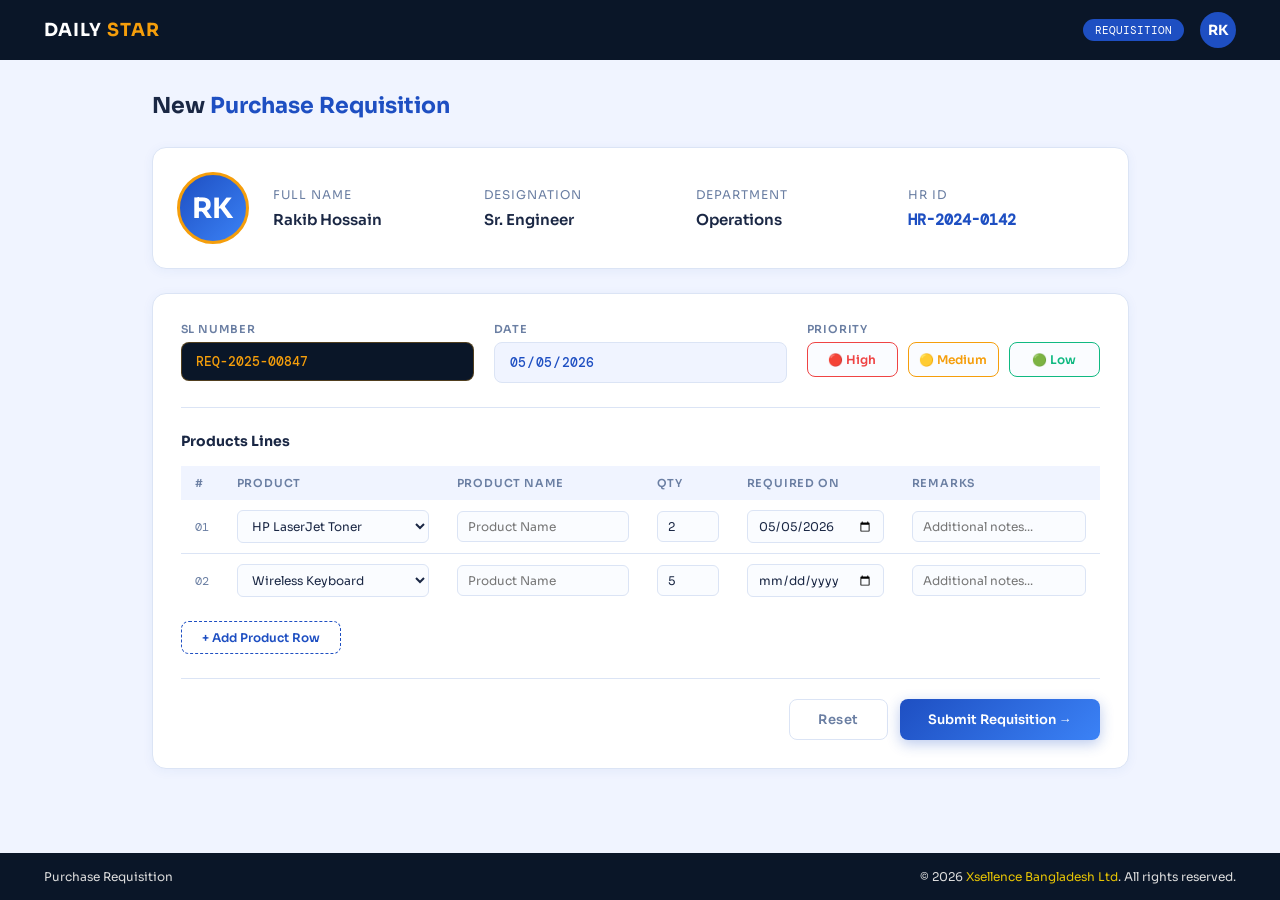
==== index.html @ f2796e89 "+" ====
<!DOCTYPE html>
<html lang="en">

    <head>
        <meta charset="UTF-8">
        <meta name="viewport" content="width=device-width, initial-scale=1.0">
        <title>Requisition Portal</title>
        <link
            href="https://fonts.googleapis.com/css2?family=Sora:wght@300;400;600;700&family=DM+Mono:wght@400;500&display=swap"
            rel="stylesheet">
        <style>
            :root {
                --navy: #0a1628;
                --blue: #1e4fc2;
                --sky: #3b82f6;
                --accent: #f59e0b;
                --light: #f0f4ff;
                --card: #ffffff;
                --border: #dbe4f5;
                --text: #1a2744;
                --muted: #6b7fa3;
                --success: #10b981;
                --high: #ef4444;
                --med: #f59e0b;
                --low: #10b981;
            }

            * {
                margin: 0;
                padding: 0;
                box-sizing: border-box;
            }

            .container {
                max-width: 1240px;
                margin: 0 auto;
                width: 100%;
                padding: 0 24px;
            }

            body {
                font-family: 'Sora', sans-serif;
                background: var(--light);
                color: var(--text);
                min-height: 100vh;
                display: flex;
                flex-direction: column;
            }

            /* TOP NAV */
            header {
                background: var(--navy);
            }

            .header-wrap {
                display: flex;
                align-items: center;
                justify-content: space-between;
                height: 60px;
                width: 100%;
            }

            header .nav-logo {
                color: #fff;
                font-size: 18px;
                font-weight: 700;
                letter-spacing: 1px;
            }

            header .nav-logo span {
                color: var(--accent);
            }

            header .nav-right {
                display: flex;
                align-items: center;
                gap: 16px;
            }

            header .nav-badge {
                background: var(--blue);
                color: #fff;
                font-size: 11px;
                padding: 4px 12px;
                border-radius: 20px;
                font-family: 'DM Mono', monospace;
            }

            /* LAYOUT */
            .page {
                max-width: 1240px;
                margin: 0 auto;
            }


            /* MAIN */
            .main {
                padding: 32px 0;
                overflow-y: auto;
            }

            .page-header {
                display: flex;
                align-items: center;
                justify-content: space-between;
                margin-bottom: 28px;
            }

            .page-title {
                font-size: 22px;
                font-weight: 700;
            }

            .page-title span {
                color: var(--blue);
            }

            .breadcrumb {
                color: var(--muted);
                font-size: 12px;
                margin-top: 4px;
            }

            /* USER INFO CARD */
            .user-card {
                background: var(--card);
                border-radius: 14px;
                padding: 24px;
                margin-bottom: 24px;
                border: 1px solid var(--border);
                display: flex;
                align-items: center;
                gap: 24px;
                box-shadow: 0 2px 12px rgba(30, 79, 194, .06);
            }

            .user-avatar {
                width: 72px;
                height: 72px;
                border-radius: 50%;
                background: linear-gradient(135deg, var(--blue), var(--sky));
                display: flex;
                align-items: center;
                justify-content: center;
                color: #fff;
                font-size: 28px;
                font-weight: 700;
                border: 3px solid var(--accent);
                flex-shrink: 0;
            }

            .user-details {
                flex: 1;
                display: grid;
                grid-template-columns: repeat(4, 1fr);
                gap: 16px;
            }

            .user-field label {
                font-size: 12px;
                color: var(--muted);
                text-transform: uppercase;
                letter-spacing: 1px;
                display: block;
                margin-bottom: 4px;
            }

            .user-field .value {
                font-size: 15px;
                font-weight: 600;
                color: var(--text);
                margin-top: 8px;
            }

            .user-field .value.id {
                font-family: 'DM Mono', monospace;
                color: var(--blue);
            }

            /* FORM CARD */
            .form-card {
                background: var(--card);
                border-radius: 14px;
                padding: 28px;
                border: 1px solid var(--border);
                box-shadow: 0 2px 12px rgba(30, 79, 194, .06);
            }

            .form-top {
                display: grid;
                grid-template-columns: 1fr 1fr 1fr;
                gap: 20px;
                margin-bottom: 24px;
                padding-bottom: 24px;
                border-bottom: 1px solid var(--border);
            }

            .field-group {
                display: flex;
                flex-direction: column;
                gap: 6px;
            }

            .field-group label {
                font-size: 11px;
                font-weight: 600;
                color: var(--muted);
                text-transform: uppercase;
                letter-spacing: .8px;
            }

            .field-group input,
            .field-group select,
            .field-group textarea {
                border: 1.5px solid var(--border);
                border-radius: 8px;
                padding: 10px 14px;
                font-family: 'Sora', sans-serif;
                font-size: 13px;
                color: var(--text);
                background: #fafcff;
                outline: none;
                transition: .2s;
            }

            .field-group input:focus,
            .field-group select:focus,
            .field-group textarea:focus {
                border-color: var(--sky);
                background: #fff;
                box-shadow: 0 0 0 3px rgba(59, 130, 246, .1);
            }

            .field-group input[readonly] {
                background: var(--light);
                color: var(--blue);
                font-family: 'DM Mono', monospace;
                font-weight: 500;
            }

            /* PRIORITY */
            .priority-group {
                display: flex;
                gap: 10px;
            }

            .priority-btn {
                flex: 1;
                padding: 9px;
                border: 1.5px solid var(--border);
                border-radius: 8px;
                cursor: pointer;
                font-family: 'Sora', sans-serif;
                font-size: 12px;
                font-weight: 600;
                text-align: center;
                transition: .2s;
                background: #fafcff;
            }

            .priority-btn.high {
                border-color: var(--high);
                color: var(--high);
            }

            .priority-btn.high.active,
            .priority-btn.high:hover {
                background: var(--high);
                color: #fff;
            }

            .priority-btn.medium {
                border-color: var(--med);
                color: var(--med);
            }

            .priority-btn.medium.active,
            .priority-btn.medium:hover {
                background: var(--med);
                color: #fff;
            }

            .priority-btn.low {
                border-color: var(--low);
                color: var(--low);
            }

            .priority-btn.low.active,
            .priority-btn.low:hover {
                background: var(--low);
                color: #fff;
            }

            /* PRODUCT TABLE */
            .section-title {
                font-size: 14px;
                font-weight: 700;
                margin-bottom: 16px;
                color: var(--text);
                display: flex;
                align-items: center;
                gap: 8px;
            }



            .product-table {
                width: 100%;
                border-collapse: collapse;
            }

            .product-table th {
                background: var(--light);
                font-size: 11px;
                text-transform: uppercase;
                letter-spacing: .8px;
                color: var(--muted);
                padding: 10px 14px;
                text-align: left;
                font-weight: 600;
            }

            .product-table td {
                padding: 10px 14px;
                border-bottom: 1px solid var(--border);
            }

            .product-table tr:last-child td {
                border-bottom: none;
            }

            .product-table select,
            .product-table input {
                border: 1.5px solid var(--border);
                border-radius: 6px;
                padding: 7px 10px;
                font-family: 'Sora', sans-serif;
                font-size: 12px;
                color: var(--text);
                width: 100%;
                outline: none;
                transition: .2s;
                background: #fafcff;
            }

            .product-table select:focus,
            .product-table input:focus {
                border-color: var(--sky);
                background: #fff;
            }

            .add-row-btn {
                margin-top: 14px;
                background: none;
                border: 1.5px dashed var(--blue);
                color: var(--blue);
                padding: 8px 20px;
                border-radius: 8px;
                font-family: 'Sora', sans-serif;
                font-size: 12px;
                font-weight: 600;
                cursor: pointer;
                transition: .2s;
            }

            .add-row-btn:hover {
                background: var(--blue);
                color: #fff;
            }

            /* FOOTER ACTIONS */
            .form-actions {
                display: flex;
                gap: 12px;
                justify-content: flex-end;
                margin-top: 24px;
                padding-top: 20px;
                border-top: 1px solid var(--border);
            }

            .btn {
                padding: 11px 28px;
                border-radius: 8px;
                font-family: 'Sora', sans-serif;
                font-size: 13px;
                font-weight: 600;
                cursor: pointer;
                transition: .2s;
                border: none;
            }

            .btn-outline {
                background: none;
                border: 1.5px solid var(--border);
                color: var(--muted);
            }

            .btn-outline:hover {
                border-color: var(--blue);
                color: var(--blue);
            }

            .btn-primary {
                background: linear-gradient(135deg, var(--blue), var(--sky));
                color: #fff;
                box-shadow: 0 4px 14px rgba(30, 79, 194, .3);
            }

            .btn-primary:hover {
                transform: translateY(-1px);
                box-shadow: 0 6px 20px rgba(30, 79, 194, .4);
            }

            .sl-badge {
                background: var(--navy);
                color: var(--accent);
                font-family: 'DM Mono', monospace;
                font-size: 13px;
                font-weight: 500;
                padding: 10px 14px;
                border-radius: 8px;
                border: 1.5px solid rgba(245, 158, 11, .3);
            }

            /* Basic footer styling */
            footer {
                background-color: var(--navy);
                color: #ffffff;
                padding: 16px 0;
                text-align: center;
                width: 100%;
                margin-top: auto;
            }


            a {
                text-decoration: none;
                font-family: inherit;
            }

            .footer-wrap p {
                margin: 0;
                font-size: 12px;
                color: #ddd;
            }

            .footer-wrap p a {
                color: gold;
                opacity: .9;
                font-size: 12px;
            }

            /* Optional hover effect */
            .footer-wrap p:hover {
                color: #ffffff;
                transition: color 0.3s ease;
            }

            .reset-btn {
                letter-spacing: .5px;
            }

            .reset-btn:hover {
                color: red;
                border-color: red;
            }
        </style>
    </head>

    <body>

        <!--==================  Portal Header Here  ====================-->
        <header class="nav">
            <div class="container">
                <div class="header-wrap">
                    <div class="nav-logo">DAILY<span> STAR</span></div>
                    <div class="nav-right">
                        <span class="nav-badge">REQUISITION </span>
                        <div
                            style="width:36px;height:36px;border-radius:50%;background:var(--blue);display:flex;align-items:center;justify-content:center;color:#fff;font-weight:700;font-size:14px;">
                            RK</div>
                    </div>
                </div>
            </div>
        </header>

        <div class="page">

            <!-- MAIN CONTENT -->
            <main class="main">
                <div class="container">
                    <div class="page-header">
                        <div>
                            <div class="page-title">New <span>Purchase Requisition</span></div>
                        </div>
                    </div>

                    <!--==================||  User Information Here  ||====================-->
                    <div class="user-card">
                        <div class="user-avatar">RK</div>
                        <div class="user-details">
                            <div class="user-field"><label>Full Name</label>
                                <div class="value">Rakib Hossain</div>
                            </div>
                            <div class="user-field"><label>Designation</label>
                                <div class="value">Sr. Engineer</div>
                            </div>
                            <div class="user-field"><label>Department</label>
                                <div class="value">Operations</div>
                            </div>
                            <div class="user-field"><label>HR ID</label>
                                <div class="value id">HR-2024-0142</div>
                            </div>
                        </div>
                    </div>

                    <!--==================||  Main Form Here  ||====================-->
                    <form action="#" class="form-card">
                        <div class="form-top">
                            <div class="field-group">
                                <label>SL Number</label>
                                <div class="sl-badge">REQ-2025-00847</div>
                            </div>
                            <div class="field-group">
                                <label>Date</label>
                                <input type="date" value="2026-05-05" readonly>
                            </div>
                            <div class="field-group">
                                <label>Priority</label>
                                <div class="priority-group">
                                    <div class="priority-btn high ">🔴 High</div>
                                    <div class="priority-btn medium">🟡 Medium</div>
                                    <div class="priority-btn low">🟢 Low</div>
                                </div>
                            </div>
                        </div>

                        <!-- PRODUCT SECTION -->
                        <div class="section-title">Products Lines</div>
                        <table class="product-table">
                            <thead>
                                <tr>
                                    <th style="width:40px">#</th>
                                    <th style="width:220px">Product </th>
                                    <th style="width:200px">Product Name</th>
                                    <th style="width:90px">Qty</th>
                                    <th style="width:130px">Required On</th>
                                    <th>Remarks</th>
                                </tr>
                            </thead>
                            <tbody>
                                <tr>
                                    <td style="color:var(--muted);font-family:'DM Mono',monospace;font-size:12px;">01
                                    </td>
                                    <td>
                                        <select>
                                            <option>Select product...</option>
                                            <option selected>HP LaserJet Toner</option>
                                            <option>Wireless Keyboard</option>
                                            <option>USB-C Hub</option>
                                            <option>Monitor Stand</option>
                                        </select>
                                    </td>
                                    <td><input type="text" placeholder="Product Name"></td>
                                    <td><input type="number" value="2" min="1"></td>
                                    <td><input type="date" value="2026-05-05"></td>
                                    <td><input type="text" placeholder="Additional notes..."></td>
                                </tr>
                                <tr>
                                    <td style="color:var(--muted);font-family:'DM Mono',monospace;font-size:12px;">02
                                    </td>
                                    <td>
                                        <select>
                                            <option>Select product...</option>
                                            <option>HP LaserJet Toner</option>
                                            <option selected>Wireless Keyboard</option>
                                            <option>USB-C Hub</option>
                                        </select>
                                    </td>
                                    <td><input type="text" placeholder="Product Name"></td>
                                    <td><input type="number" value="5" min="1"></td>
                                    <td><input type="date" value="2026-05-5"></td>
                                    <td><input type="text" placeholder="Additional notes..."></td>
                                </tr>
                            </tbody>
                        </table>
                        <button class="add-row-btn">+ Add Product Row</button>


                        <!--===========  Button Here  ============-->
                        <div class="form-actions">
                            <button class="btn btn-outline reset-btn">Reset</button>
                            <button type="submit" class="btn btn-primary">Submit Requisition →</button>
                        </div>
                    </form>
                </div>
            </main>
        </div>


        <!--=================|| Footer Here ||==================-->
        <footer>
            <div class="container">
                <div class="footer-wrap" style="display: flex;justify-content: space-between;">
                    <p>Purchase Requisition</p>
                    <p>&copy; 2026 <a href="https://www.xsellencebdltd.com/">Xsellence Bangladesh Ltd</a>. All rights
                        reserved.
                    </p>
                </div>
            </div>
        </footer>

        <script>
            document.querySelectorAll('.priority-btn').forEach(btn => {
                btn.addEventListener('click', function () {
                    this.closest('.priority-group').querySelectorAll('.priority-btn').forEach(b => b.classList.remove('active'));
                    this.classList.add('active');
                });
            });
            document.querySelector('.add-row-btn').addEventListener('click', function () {
                const tbody = document.querySelector('.product-table tbody');
                const rows = tbody.querySelectorAll('tr');
                const n = rows.length + 1;
                const row = rows[0].cloneNode(true);
                row.querySelector('td').textContent = String(n).padStart(2, '0');
                row.querySelectorAll('select')[0].selectedIndex = 0;
                row.querySelectorAll('input').forEach(i => { if (i.type === 'number') i.value = 1; else if (i.type !== 'date') i.value = ''; });
                tbody.appendChild(row);
            });
        </script>
    </body>

</html>
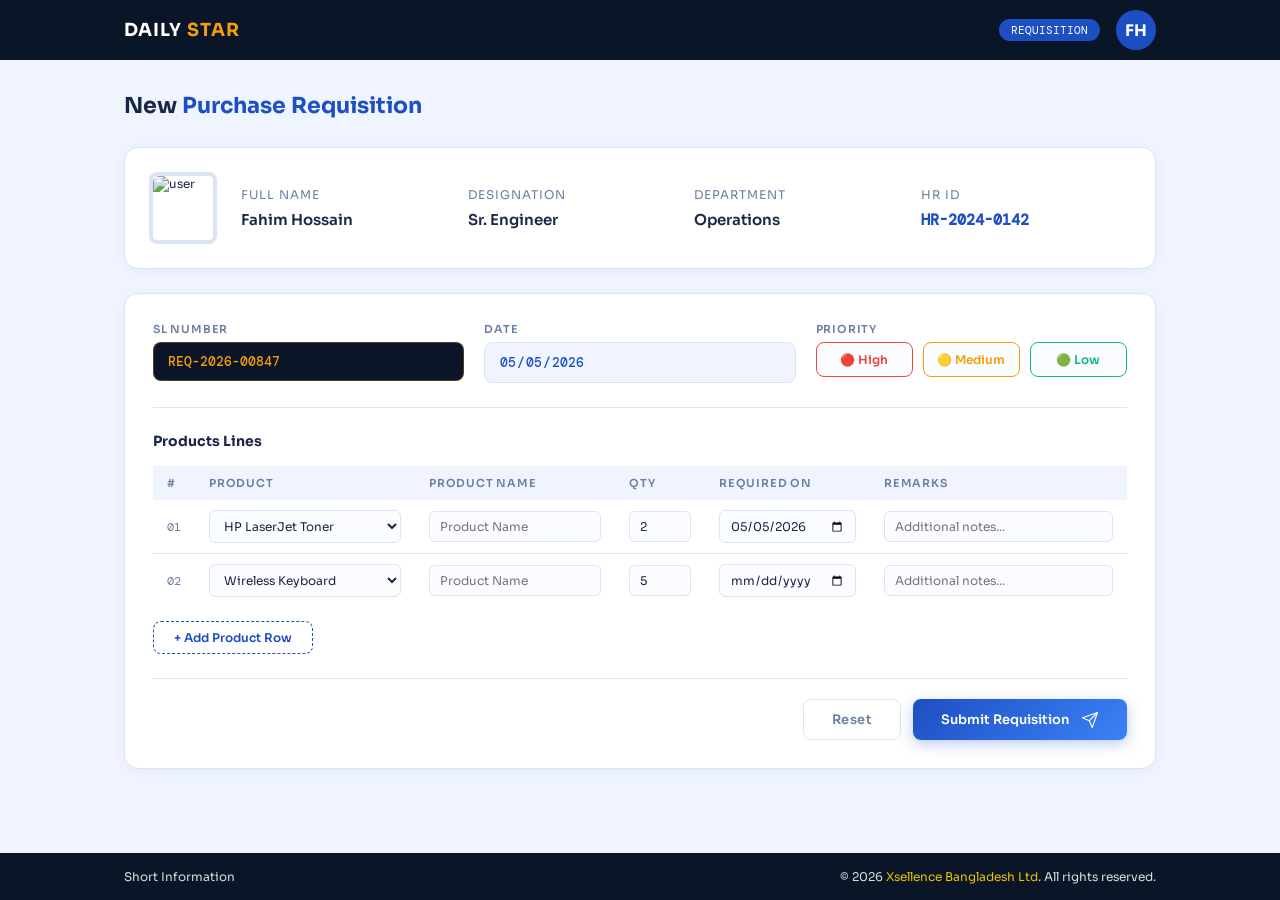
==== commit 2b1f725b: "toast added" ====
--- a/index.html
+++ b/index.html
@@ -8,463 +8,7 @@
         <link
             href="https://fonts.googleapis.com/css2?family=Sora:wght@300;400;600;700&family=DM+Mono:wght@400;500&display=swap"
             rel="stylesheet">
-        <style>
-            :root {
-                --navy: #0a1628;
-                --blue: #1e4fc2;
-                --sky: #3b82f6;
-                --accent: #f59e0b;
-                --light: #f0f4ff;
-                --card: #ffffff;
-                --border: #dbe4f5;
-                --text: #1a2744;
-                --muted: #6b7fa3;
-                --success: #10b981;
-                --high: #ef4444;
-                --med: #f59e0b;
-                --low: #10b981;
-            }
-
-            * {
-                margin: 0;
-                padding: 0;
-                box-sizing: border-box;
-            }
-
-            .container {
-                max-width: 1240px;
-                margin: 0 auto;
-                width: 100%;
-                padding: 0 24px;
-            }
-
-            body {
-                font-family: 'Sora', sans-serif;
-                background: var(--light);
-                color: var(--text);
-                min-height: 100vh;
-                display: flex;
-                flex-direction: column;
-            }
-
-            /* TOP NAV */
-            header {
-                background: var(--navy);
-            }
-
-            .header-wrap {
-                display: flex;
-                align-items: center;
-                justify-content: space-between;
-                height: 60px;
-                width: 100%;
-            }
-
-            header .nav-logo {
-                color: #fff;
-                font-size: 18px;
-                font-weight: 700;
-                letter-spacing: 1px;
-            }
-
-            header .nav-logo span {
-                color: var(--accent);
-            }
-
-            header .nav-right {
-                display: flex;
-                align-items: center;
-                gap: 16px;
-            }
-
-            header .nav-badge {
-                background: var(--blue);
-                color: #fff;
-                font-size: 11px;
-                padding: 4px 12px;
-                border-radius: 20px;
-                font-family: 'DM Mono', monospace;
-            }
-
-            /* LAYOUT */
-            .page {
-                max-width: 1240px;
-                margin: 0 auto;
-            }
-
-
-            /* MAIN */
-            .main {
-                padding: 32px 0;
-                overflow-y: auto;
-            }
-
-            .page-header {
-                display: flex;
-                align-items: center;
-                justify-content: space-between;
-                margin-bottom: 28px;
-            }
-
-            .page-title {
-                font-size: 22px;
-                font-weight: 700;
-            }
-
-            .page-title span {
-                color: var(--blue);
-            }
-
-            .breadcrumb {
-                color: var(--muted);
-                font-size: 12px;
-                margin-top: 4px;
-            }
-
-            /* USER INFO CARD */
-            .user-card {
-                background: var(--card);
-                border-radius: 14px;
-                padding: 24px;
-                margin-bottom: 24px;
-                border: 1px solid var(--border);
-                display: flex;
-                align-items: center;
-                gap: 24px;
-                box-shadow: 0 2px 12px rgba(30, 79, 194, .06);
-            }
-
-            .user-avatar {
-                width: 72px;
-                height: 72px;
-                border-radius: 50%;
-                background: linear-gradient(135deg, var(--blue), var(--sky));
-                display: flex;
-                align-items: center;
-                justify-content: center;
-                color: #fff;
-                font-size: 28px;
-                font-weight: 700;
-                border: 3px solid var(--accent);
-                flex-shrink: 0;
-            }
-
-            .user-details {
-                flex: 1;
-                display: grid;
-                grid-template-columns: repeat(4, 1fr);
-                gap: 16px;
-            }
-
-            .user-field label {
-                font-size: 12px;
-                color: var(--muted);
-                text-transform: uppercase;
-                letter-spacing: 1px;
-                display: block;
-                margin-bottom: 4px;
-            }
-
-            .user-field .value {
-                font-size: 15px;
-                font-weight: 600;
-                color: var(--text);
-                margin-top: 8px;
-            }
-
-            .user-field .value.id {
-                font-family: 'DM Mono', monospace;
-                color: var(--blue);
-            }
-
-            /* FORM CARD */
-            .form-card {
-                background: var(--card);
-                border-radius: 14px;
-                padding: 28px;
-                border: 1px solid var(--border);
-                box-shadow: 0 2px 12px rgba(30, 79, 194, .06);
-            }
-
-            .form-top {
-                display: grid;
-                grid-template-columns: 1fr 1fr 1fr;
-                gap: 20px;
-                margin-bottom: 24px;
-                padding-bottom: 24px;
-                border-bottom: 1px solid var(--border);
-            }
-
-            .field-group {
-                display: flex;
-                flex-direction: column;
-                gap: 6px;
-            }
-
-            .field-group label {
-                font-size: 11px;
-                font-weight: 600;
-                color: var(--muted);
-                text-transform: uppercase;
-                letter-spacing: .8px;
-            }
-
-            .field-group input,
-            .field-group select,
-            .field-group textarea {
-                border: 1.5px solid var(--border);
-                border-radius: 8px;
-                padding: 10px 14px;
-                font-family: 'Sora', sans-serif;
-                font-size: 13px;
-                color: var(--text);
-                background: #fafcff;
-                outline: none;
-                transition: .2s;
-            }
-
-            .field-group input:focus,
-            .field-group select:focus,
-            .field-group textarea:focus {
-                border-color: var(--sky);
-                background: #fff;
-                box-shadow: 0 0 0 3px rgba(59, 130, 246, .1);
-            }
-
-            .field-group input[readonly] {
-                background: var(--light);
-                color: var(--blue);
-                font-family: 'DM Mono', monospace;
-                font-weight: 500;
-            }
-
-            /* PRIORITY */
-            .priority-group {
-                display: flex;
-                gap: 10px;
-            }
-
-            .priority-btn {
-                flex: 1;
-                padding: 9px;
-                border: 1.5px solid var(--border);
-                border-radius: 8px;
-                cursor: pointer;
-                font-family: 'Sora', sans-serif;
-                font-size: 12px;
-                font-weight: 600;
-                text-align: center;
-                transition: .2s;
-                background: #fafcff;
-            }
-
-            .priority-btn.high {
-                border-color: var(--high);
-                color: var(--high);
-            }
-
-            .priority-btn.high.active,
-            .priority-btn.high:hover {
-                background: var(--high);
-                color: #fff;
-            }
-
-            .priority-btn.medium {
-                border-color: var(--med);
-                color: var(--med);
-            }
-
-            .priority-btn.medium.active,
-            .priority-btn.medium:hover {
-                background: var(--med);
-                color: #fff;
-            }
-
-            .priority-btn.low {
-                border-color: var(--low);
-                color: var(--low);
-            }
-
-            .priority-btn.low.active,
-            .priority-btn.low:hover {
-                background: var(--low);
-                color: #fff;
-            }
-
-            /* PRODUCT TABLE */
-            .section-title {
-                font-size: 14px;
-                font-weight: 700;
-                margin-bottom: 16px;
-                color: var(--text);
-                display: flex;
-                align-items: center;
-                gap: 8px;
-            }
-
-
-
-            .product-table {
-                width: 100%;
-                border-collapse: collapse;
-            }
-
-            .product-table th {
-                background: var(--light);
-                font-size: 11px;
-                text-transform: uppercase;
-                letter-spacing: .8px;
-                color: var(--muted);
-                padding: 10px 14px;
-                text-align: left;
-                font-weight: 600;
-            }
-
-            .product-table td {
-                padding: 10px 14px;
-                border-bottom: 1px solid var(--border);
-            }
-
-            .product-table tr:last-child td {
-                border-bottom: none;
-            }
-
-            .product-table select,
-            .product-table input {
-                border: 1.5px solid var(--border);
-                border-radius: 6px;
-                padding: 7px 10px;
-                font-family: 'Sora', sans-serif;
-                font-size: 12px;
-                color: var(--text);
-                width: 100%;
-                outline: none;
-                transition: .2s;
-                background: #fafcff;
-            }
-
-            .product-table select:focus,
-            .product-table input:focus {
-                border-color: var(--sky);
-                background: #fff;
-            }
-
-            .add-row-btn {
-                margin-top: 14px;
-                background: none;
-                border: 1.5px dashed var(--blue);
-                color: var(--blue);
-                padding: 8px 20px;
-                border-radius: 8px;
-                font-family: 'Sora', sans-serif;
-                font-size: 12px;
-                font-weight: 600;
-                cursor: pointer;
-                transition: .2s;
-            }
-
-            .add-row-btn:hover {
-                background: var(--blue);
-                color: #fff;
-            }
-
-            /* FOOTER ACTIONS */
-            .form-actions {
-                display: flex;
-                gap: 12px;
-                justify-content: flex-end;
-                margin-top: 24px;
-                padding-top: 20px;
-                border-top: 1px solid var(--border);
-            }
-
-            .btn {
-                padding: 11px 28px;
-                border-radius: 8px;
-                font-family: 'Sora', sans-serif;
-                font-size: 13px;
-                font-weight: 600;
-                cursor: pointer;
-                transition: .2s;
-                border: none;
-            }
-
-            .btn-outline {
-                background: none;
-                border: 1.5px solid var(--border);
-                color: var(--muted);
-            }
-
-            .btn-outline:hover {
-                border-color: var(--blue);
-                color: var(--blue);
-            }
-
-            .btn-primary {
-                background: linear-gradient(135deg, var(--blue), var(--sky));
-                color: #fff;
-                box-shadow: 0 4px 14px rgba(30, 79, 194, .3);
-            }
-
-            .btn-primary:hover {
-                transform: translateY(-1px);
-                box-shadow: 0 6px 20px rgba(30, 79, 194, .4);
-            }
-
-            .sl-badge {
-                background: var(--navy);
-                color: var(--accent);
-                font-family: 'DM Mono', monospace;
-                font-size: 13px;
-                font-weight: 500;
-                padding: 10px 14px;
-                border-radius: 8px;
-                border: 1.5px solid rgba(245, 158, 11, .3);
-            }
-
-            /* Basic footer styling */
-            footer {
-                background-color: var(--navy);
-                color: #ffffff;
-                padding: 16px 0;
-                text-align: center;
-                width: 100%;
-                margin-top: auto;
-            }
-
-
-            a {
-                text-decoration: none;
-                font-family: inherit;
-            }
-
-            .footer-wrap p {
-                margin: 0;
-                font-size: 12px;
-                color: #ddd;
-            }
-
-            .footer-wrap p a {
-                color: gold;
-                opacity: .9;
-                font-size: 12px;
-            }
-
-            /* Optional hover effect */
-            .footer-wrap p:hover {
-                color: #ffffff;
-                transition: color 0.3s ease;
-            }
-
-            .reset-btn {
-                letter-spacing: .5px;
-            }
-
-            .reset-btn:hover {
-                color: red;
-                border-color: red;
-            }
-        </style>
+        <link rel="stylesheet" href="style.css">
     </head>
 
     <body>
@@ -476,9 +20,8 @@
                     <div class="nav-logo">DAILY<span> STAR</span></div>
                     <div class="nav-right">
                         <span class="nav-badge">REQUISITION </span>
-                        <div
-                            style="width:36px;height:36px;border-radius:50%;background:var(--blue);display:flex;align-items:center;justify-content:center;color:#fff;font-weight:700;font-size:14px;">
-                            RK</div>
+                        <div class="avater-name">
+                            FH</div>
                     </div>
                 </div>
             </div>
@@ -497,10 +40,13 @@
 
                     <!--==================||  User Information Here  ||====================-->
                     <div class="user-card">
-                        <div class="user-avatar">RK</div>
+                        <div class="user-avatar">
+                            <img src="https://lh3.googleusercontent.com/a/ACg8ocLiFW0fYS0vL3mAnqt2sQMgamQjc5RYvbjADXkbHQHgW0VXriJi=s192-c-mo"
+                                alt="user">
+                        </div>
                         <div class="user-details">
                             <div class="user-field"><label>Full Name</label>
-                                <div class="value">Rakib Hossain</div>
+                                <div class="value">Fahim Hossain</div>
                             </div>
                             <div class="user-field"><label>Designation</label>
                                 <div class="value">Sr. Engineer</div>
@@ -519,7 +65,7 @@
                         <div class="form-top">
                             <div class="field-group">
                                 <label>SL Number</label>
-                                <div class="sl-badge">REQ-2025-00847</div>
+                                <div class="sl-badge">REQ-2026-00847</div>
                             </div>
                             <div class="field-group">
                                 <label>Date</label>
@@ -590,7 +136,14 @@
                         <!--===========  Button Here  ============-->
                         <div class="form-actions">
                             <button class="btn btn-outline reset-btn">Reset</button>
-                            <button type="submit" class="btn btn-primary">Submit Requisition →</button>
+                            <button type="submit" class="btn btn-primary">
+                                Submit Requisition
+                                <svg width="18" height="18" viewBox="0 0 24 24" fill="none"
+                                    xmlns="http://www.w3.org/2000/svg" style="margin-left: 8px;">
+                                    <path d="M22 2L11 13M22 2L15 22L11 13M22 2L2 9L11 13" stroke="white"
+                                        stroke-width="1.5" stroke-linecap="round" stroke-linejoin="round" />
+                                </svg>
+                            </button>
                         </div>
                     </form>
                 </div>
@@ -602,7 +155,7 @@
         <footer>
             <div class="container">
                 <div class="footer-wrap" style="display: flex;justify-content: space-between;">
-                    <p>Purchase Requisition</p>
+                    <p>Short Information</p>
                     <p>&copy; 2026 <a href="https://www.xsellencebdltd.com/">Xsellence Bangladesh Ltd</a>. All rights
                         reserved.
                     </p>
--- a/style.css
+++ b/style.css
@@ -0,0 +1,471 @@
+:root {
+                --navy: #0a1628;
+                --blue: #1e4fc2;
+                --sky: #3b82f6;
+                --accent: #f59e0b;
+                --light: #f0f4ff;
+                --card: #ffffff;
+                --border: #dbe4f5;
+                --text: #1a2744;
+                --muted: #6b7fa3;
+                --success: #10b981;
+                --high: #ef4444;
+                --med: #f59e0b;
+                --low: #10b981;
+            }
+
+            * {
+                margin: 0;
+                padding: 0;
+                box-sizing: border-box;
+            }
+
+            .container {
+                max-width: 1080px;
+                margin: 0 auto;
+                width: 100%;
+                padding: 0 24px;
+            }
+
+            body {
+                font-family: 'Sora', sans-serif;
+                background: var(--light);
+                color: var(--text);
+                min-height: 100vh;
+                display: flex;
+                flex-direction: column;
+            }
+
+            /* TOP NAV */
+            header {
+                background: var(--navy);
+            }
+
+            .header-wrap {
+                display: flex;
+                align-items: center;
+                justify-content: space-between;
+                height: 60px;
+                width: 100%;
+            }
+
+            header .nav-logo {
+                color: #fff;
+                font-size: 18px;
+                font-weight: 700;
+                letter-spacing: 1px;
+            }
+
+            header .nav-logo span {
+                color: var(--accent);
+            }
+
+            header .nav-right {
+                display: flex;
+                align-items: center;
+                gap: 16px;
+            }
+
+            header .nav-badge {
+                background: var(--blue);
+                color: #fff;
+                font-size: 11px;
+                padding: 4px 12px;
+                border-radius: 20px;
+                font-family: 'DM Mono', monospace;
+            }
+
+            header .avater-name {
+                width: 40px;
+                height: 40px;
+                border-radius: 50%;
+                background: var(--blue);
+                display: flex;
+                align-items: center;
+                justify-content: center;
+                font-weight: 700;
+                color: white;
+            }
+
+            /* LAYOUT */
+            .page {}
+
+
+            /* MAIN */
+            .main {
+                padding: 32px 0;
+                overflow-y: auto;
+            }
+
+            .page-header {
+                display: flex;
+                align-items: center;
+                justify-content: space-between;
+                margin-bottom: 28px;
+            }
+
+            .page-title {
+                font-size: 22px;
+                font-weight: 700;
+            }
+
+            .page-title span {
+                color: var(--blue);
+            }
+
+            .breadcrumb {
+                color: var(--muted);
+                font-size: 12px;
+                margin-top: 4px;
+            }
+
+            /* USER INFO CARD */
+            .user-card {
+                background: var(--card);
+                border-radius: 14px;
+                padding: 24px;
+                margin-bottom: 24px;
+                border: 1px solid var(--border);
+                display: flex;
+                align-items: center;
+                gap: 24px;
+                box-shadow: 0 2px 12px rgba(30, 79, 194, .06);
+            }
+
+            .user-avatar {
+                width: 68px;
+                height: 72px;
+                display: flex;
+                align-items: center;
+                justify-content: center;
+                /* border: 3px solid var(--accent); */
+                flex-shrink: 0;
+                font-size: 12px;
+                border-radius: 8px;
+                border: 4px solid var(--border);
+            }
+
+            .user-avatar img {
+                width: 100%;
+                height: 100%;
+                border-radius: 6px;
+            }
+
+            .user-details {
+                flex: 1;
+                display: grid;
+                grid-template-columns: repeat(4, 1fr);
+                gap: 16px;
+            }
+
+            .user-field label {
+                font-size: 12px;
+                color: var(--muted);
+                text-transform: uppercase;
+                letter-spacing: 1px;
+                display: block;
+                margin-bottom: 4px;
+            }
+
+            .user-field .value {
+                font-size: 15px;
+                font-weight: 600;
+                color: var(--text);
+                margin-top: 8px;
+            }
+
+            .user-field .value.id {
+                font-family: 'DM Mono', monospace;
+                color: var(--blue);
+            }
+
+            /* FORM CARD */
+            .form-card {
+                background: var(--card);
+                border-radius: 14px;
+                padding: 28px;
+                border: 1px solid var(--border);
+                box-shadow: 0 2px 12px rgba(30, 79, 194, .06);
+            }
+
+            .form-top {
+                display: grid;
+                grid-template-columns: 1fr 1fr 1fr;
+                gap: 20px;
+                margin-bottom: 24px;
+                padding-bottom: 24px;
+                border-bottom: 1px solid var(--border);
+            }
+
+            .field-group {
+                display: flex;
+                flex-direction: column;
+                gap: 6px;
+            }
+
+            .field-group label {
+                font-size: 11px;
+                font-weight: 600;
+                color: var(--muted);
+                text-transform: uppercase;
+                letter-spacing: .8px;
+            }
+
+            .field-group input,
+            .field-group select,
+            .field-group textarea {
+                border: 1.5px solid var(--border);
+                border-radius: 8px;
+                padding: 10px 14px;
+                font-family: 'Sora', sans-serif;
+                font-size: 13px;
+                color: var(--text);
+                background: #fafcff;
+                outline: none;
+                transition: .2s;
+            }
+
+            .field-group input:focus,
+            .field-group select:focus,
+            .field-group textarea:focus {
+                border-color: var(--sky);
+                background: #fff;
+                box-shadow: 0 0 0 3px rgba(59, 130, 246, .1);
+            }
+
+            .field-group input[readonly] {
+                background: var(--light);
+                color: var(--blue);
+                font-family: 'DM Mono', monospace;
+                font-weight: 500;
+            }
+
+            /* PRIORITY */
+            .priority-group {
+                display: flex;
+                gap: 10px;
+            }
+
+            .priority-btn {
+                flex: 1;
+                padding: 9px;
+                border: 1.5px solid var(--border);
+                border-radius: 8px;
+                cursor: pointer;
+                font-family: 'Sora', sans-serif;
+                font-size: 12px;
+                font-weight: 600;
+                text-align: center;
+                transition: .2s;
+                background: #fafcff;
+            }
+
+            .priority-btn.high {
+                border-color: var(--high);
+                color: var(--high);
+            }
+
+            .priority-btn.high.active,
+            .priority-btn.high:hover {
+                background: var(--high);
+                color: #fff;
+            }
+
+            .priority-btn.medium {
+                border-color: var(--med);
+                color: var(--med);
+            }
+
+            .priority-btn.medium.active,
+            .priority-btn.medium:hover {
+                background: var(--med);
+                color: #fff;
+            }
+
+            .priority-btn.low {
+                border-color: var(--low);
+                color: var(--low);
+            }
+
+            .priority-btn.low.active,
+            .priority-btn.low:hover {
+                background: var(--low);
+                color: #fff;
+            }
+
+            /* PRODUCT TABLE */
+            .section-title {
+                font-size: 14px;
+                font-weight: 700;
+                margin-bottom: 16px;
+                color: var(--text);
+                display: flex;
+                align-items: center;
+                gap: 8px;
+            }
+
+
+
+            .product-table {
+                width: 100%;
+                border-collapse: collapse;
+            }
+
+            .product-table th {
+                background: var(--light);
+                font-size: 11px;
+                text-transform: uppercase;
+                letter-spacing: .8px;
+                color: var(--muted);
+                padding: 10px 14px;
+                text-align: left;
+                font-weight: 600;
+            }
+
+            .product-table td {
+                padding: 10px 14px;
+                border-bottom: 1px solid var(--border);
+            }
+
+            .product-table tr:last-child td {
+                border-bottom: none;
+            }
+
+            .product-table select,
+            .product-table input {
+                border: 1.5px solid var(--border);
+                border-radius: 6px;
+                padding: 7px 10px;
+                font-family: 'Sora', sans-serif;
+                font-size: 12px;
+                color: var(--text);
+                width: 100%;
+                outline: none;
+                transition: .2s;
+                background: #fafcff;
+            }
+
+            .product-table select:focus,
+            .product-table input:focus {
+                border-color: var(--sky);
+                background: #fff;
+            }
+
+            .add-row-btn {
+                margin-top: 14px;
+                background: none;
+                border: 1.5px dashed var(--blue);
+                color: var(--blue);
+                padding: 8px 20px;
+                border-radius: 8px;
+                font-family: 'Sora', sans-serif;
+                font-size: 12px;
+                font-weight: 600;
+                cursor: pointer;
+                transition: .2s;
+            }
+
+            .add-row-btn:hover {
+                background: var(--blue);
+                color: #fff;
+            }
+
+            /* FOOTER ACTIONS */
+            .form-actions {
+                display: flex;
+                gap: 12px;
+                justify-content: flex-end;
+                margin-top: 24px;
+                padding-top: 20px;
+                border-top: 1px solid var(--border);
+            }
+
+            .btn {
+                padding: 11px 28px;
+                border-radius: 8px;
+                font-family: 'Sora', sans-serif;
+                font-size: 13px;
+                font-weight: 600;
+                cursor: pointer;
+                transition: .2s;
+                border: none;
+                display: flex;
+                align-items: center;
+                gap: 4px;
+            }
+
+            .btn-outline {
+                background: none;
+                border: 1.5px solid var(--border);
+                color: var(--muted);
+            }
+
+            .btn-outline:hover {
+                border-color: var(--blue);
+                color: var(--blue);
+            }
+
+            .btn-primary {
+                background: linear-gradient(135deg, var(--blue), var(--sky));
+                color: #fff;
+                box-shadow: 0 4px 14px rgba(30, 79, 194, .3);
+            }
+
+            .btn-primary:hover {
+                transform: translateY(-1px);
+                box-shadow: 0 6px 20px rgba(30, 79, 194, .4);
+            }
+
+            .sl-badge {
+                background: var(--navy);
+                color: var(--accent);
+                font-family: 'DM Mono', monospace;
+                font-size: 13px;
+                font-weight: 500;
+                padding: 10px 14px;
+                border-radius: 8px;
+                border: 1.5px solid rgba(245, 158, 11, .3);
+            }
+
+            /* Basic footer styling */
+            footer {
+                background-color: var(--navy);
+                color: #ffffff;
+                padding: 16px 0;
+                text-align: center;
+                width: 100%;
+                margin-top: auto;
+            }
+
+
+            a {
+                text-decoration: none;
+                font-family: inherit;
+            }
+
+            .footer-wrap p {
+                margin: 0;
+                font-size: 12px;
+                color: #ddd;
+            }
+
+            .footer-wrap p a {
+                color: gold;
+                opacity: .9;
+                font-size: 12px;
+            }
+
+            /* Optional hover effect */
+            .footer-wrap p:hover {
+                color: #ffffff;
+                transition: color 0.3s ease;
+            }
+
+            .reset-btn {
+                letter-spacing: .5px;
+            }
+
+            .reset-btn:hover {
+                color: red;
+                border-color: red;
+            }
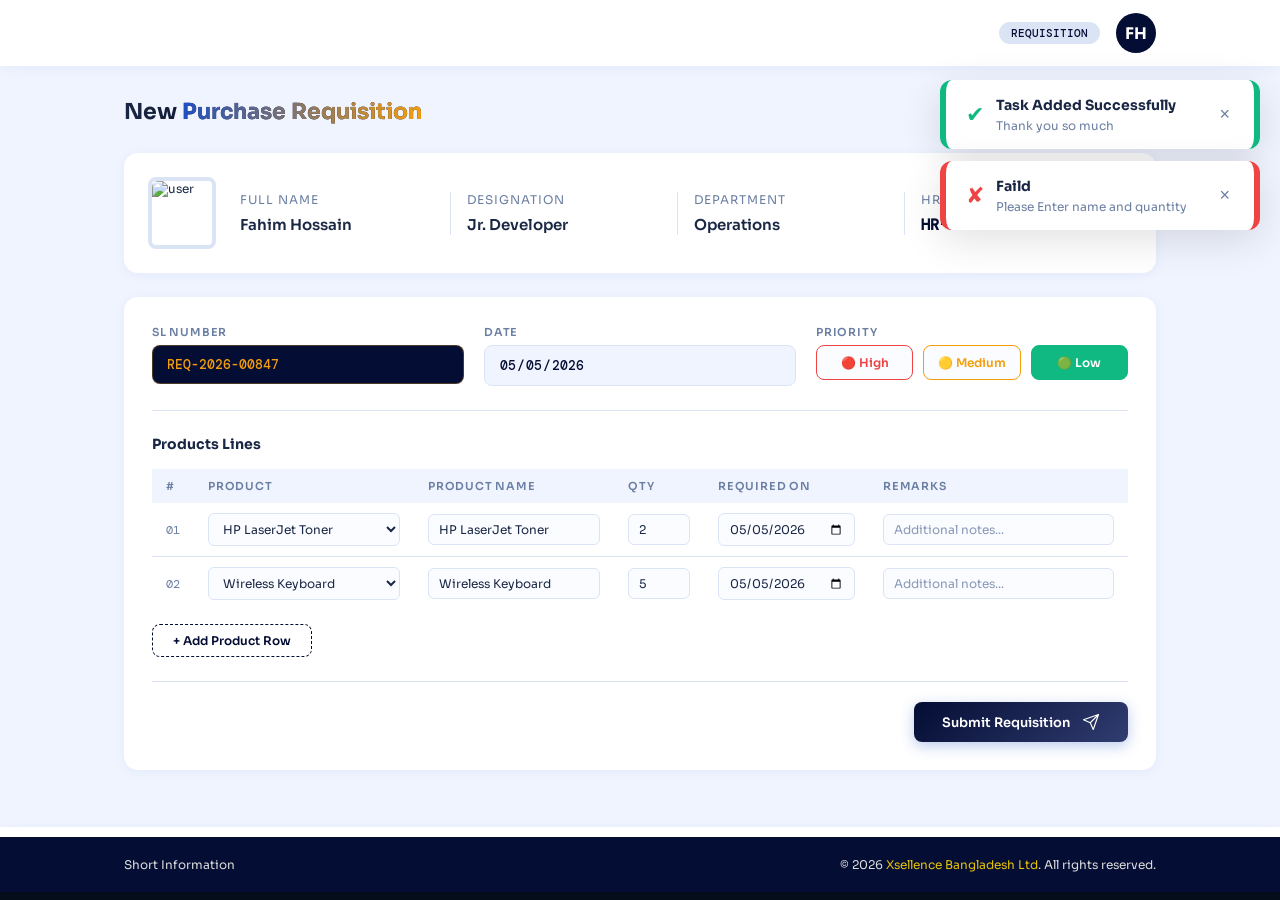
==== commit 50c21004: "color 2" ====
--- a/index.html
+++ b/index.html
@@ -13,174 +13,188 @@
 
     <body>
 
+
+
         <!--==================  Portal Header Here  ====================-->
         <header class="nav">
             <div class="container">
                 <div class="header-wrap">
-                    <div class="nav-logo">DAILY<span> STAR</span></div>
+                    <!-- <div class="nav-logo">THE DAILY STAR</div> -->
+                    <div class="logo"><img src="https://www.thedailystar.net/themes/custom/swallow/logo.svg" alt="">
+                    </div>
                     <div class="nav-right">
                         <span class="nav-badge">REQUISITION </span>
-                        <div class="avater-name">
-                            FH</div>
+                        <div class="avater-name">FH</div>
                     </div>
                 </div>
             </div>
         </header>
 
-        <div class="page">
-
-            <!-- MAIN CONTENT -->
-            <main class="main">
-                <div class="container">
-                    <div class="page-header">
-                        <div>
-                            <div class="page-title">New <span>Purchase Requisition</span></div>
-                        </div>
-                    </div>
-
-                    <!--==================||  User Information Here  ||====================-->
-                    <div class="user-card">
-                        <div class="user-avatar">
-                            <img src="https://lh3.googleusercontent.com/a/ACg8ocLiFW0fYS0vL3mAnqt2sQMgamQjc5RYvbjADXkbHQHgW0VXriJi=s192-c-mo"
-                                alt="user">
-                        </div>
-                        <div class="user-details">
-                            <div class="user-field"><label>Full Name</label>
-                                <div class="value">Fahim Hossain</div>
+        <!--====================||  MAIN CONTENT  ||=================-->
+        <main class="main">
+            <div class="container">
+                <div class="page-header">
+                    <div>
+                        <!-- page header here -->
+                        <h1 class="page-title">New <span>Purchase Requisition</span></h1>
+                    </div>
+                </div>
+
+                <!--==================||  User Information Here  ||====================-->
+                <div class="user-card">
+                    <div class="user-avatar">
+                        <img src="https://lh3.googleusercontent.com/a/ACg8ocLiFW0fYS0vL3mAnqt2sQMgamQjc5RYvbjADXkbHQHgW0VXriJi=s192-c-mo"
+                            alt="user">
+                    </div>
+                    <div class="user-details">
+                        <div class="user-field"><label>Full Name</label>
+                            <div class="value">Fahim Hossain</div>
+                        </div>
+                        <div class="user-field"><label>Designation</label>
+                            <div class="value">Jr. Developer</div>
+                        </div>
+                        <div class="user-field"><label>Department</label>
+                            <div class="value">Operations</div>
+                        </div>
+                        <div class="user-field"><label>HR ID</label>
+                            <div class="value id">HR-2024-0142</div>
+                        </div>
+                    </div>
+                </div>
+
+                <!--==================||  Main Form Here  ||====================-->
+                <form action="#" method="post" id="requisitionForm" class="form-card">
+                    <div class="form-top">
+                        <div class="field-group">
+                            <label>SL Number</label>
+                            <div class="sl-badge">REQ-2026-00847</div>
+                        </div>
+                        <div class="field-group">
+                            <label>Date</label>
+                            <input type="date" id="reqDate" value="2026-05-05" readonly>
+                        </div>
+                        <div class="field-group">
+                            <label>Priority</label>
+                            <div class="priority-group">
+                                <div class="priority-btn high">🔴 High</div>
+                                <div class="priority-btn medium">🟡 Medium</div>
+                                <div class="priority-btn low active">🟢 Low</div>
                             </div>
-                            <div class="user-field"><label>Designation</label>
-                                <div class="value">Sr. Engineer</div>
-                            </div>
-                            <div class="user-field"><label>Department</label>
-                                <div class="value">Operations</div>
-                            </div>
-                            <div class="user-field"><label>HR ID</label>
-                                <div class="value id">HR-2024-0142</div>
-                            </div>
-                        </div>
-                    </div>
-
-                    <!--==================||  Main Form Here  ||====================-->
-                    <form action="#" class="form-card">
-                        <div class="form-top">
-                            <div class="field-group">
-                                <label>SL Number</label>
-                                <div class="sl-badge">REQ-2026-00847</div>
-                            </div>
-                            <div class="field-group">
-                                <label>Date</label>
-                                <input type="date" value="2026-05-05" readonly>
-                            </div>
-                            <div class="field-group">
-                                <label>Priority</label>
-                                <div class="priority-group">
-                                    <div class="priority-btn high ">🔴 High</div>
-                                    <div class="priority-btn medium">🟡 Medium</div>
-                                    <div class="priority-btn low">🟢 Low</div>
-                                </div>
-                            </div>
-                        </div>
-
-                        <!-- PRODUCT SECTION -->
-                        <div class="section-title">Products Lines</div>
-                        <table class="product-table">
-                            <thead>
-                                <tr>
-                                    <th style="width:40px">#</th>
-                                    <th style="width:220px">Product </th>
-                                    <th style="width:200px">Product Name</th>
-                                    <th style="width:90px">Qty</th>
-                                    <th style="width:130px">Required On</th>
-                                    <th>Remarks</th>
-                                </tr>
-                            </thead>
-                            <tbody>
-                                <tr>
-                                    <td style="color:var(--muted);font-family:'DM Mono',monospace;font-size:12px;">01
-                                    </td>
-                                    <td>
-                                        <select>
-                                            <option>Select product...</option>
-                                            <option selected>HP LaserJet Toner</option>
-                                            <option>Wireless Keyboard</option>
-                                            <option>USB-C Hub</option>
-                                            <option>Monitor Stand</option>
-                                        </select>
-                                    </td>
-                                    <td><input type="text" placeholder="Product Name"></td>
-                                    <td><input type="number" value="2" min="1"></td>
-                                    <td><input type="date" value="2026-05-05"></td>
-                                    <td><input type="text" placeholder="Additional notes..."></td>
-                                </tr>
-                                <tr>
-                                    <td style="color:var(--muted);font-family:'DM Mono',monospace;font-size:12px;">02
-                                    </td>
-                                    <td>
-                                        <select>
-                                            <option>Select product...</option>
-                                            <option>HP LaserJet Toner</option>
-                                            <option selected>Wireless Keyboard</option>
-                                            <option>USB-C Hub</option>
-                                        </select>
-                                    </td>
-                                    <td><input type="text" placeholder="Product Name"></td>
-                                    <td><input type="number" value="5" min="1"></td>
-                                    <td><input type="date" value="2026-05-5"></td>
-                                    <td><input type="text" placeholder="Additional notes..."></td>
-                                </tr>
-                            </tbody>
-                        </table>
-                        <button class="add-row-btn">+ Add Product Row</button>
-
-
-                        <!--===========  Button Here  ============-->
-                        <div class="form-actions">
-                            <button class="btn btn-outline reset-btn">Reset</button>
-                            <button type="submit" class="btn btn-primary">
-                                Submit Requisition
-                                <svg width="18" height="18" viewBox="0 0 24 24" fill="none"
-                                    xmlns="http://www.w3.org/2000/svg" style="margin-left: 8px;">
-                                    <path d="M22 2L11 13M22 2L15 22L11 13M22 2L2 9L11 13" stroke="white"
-                                        stroke-width="1.5" stroke-linecap="round" stroke-linejoin="round" />
-                                </svg>
-                            </button>
-                        </div>
-                    </form>
-                </div>
-            </main>
-        </div>
+                        </div>
+                    </div>
+
+                    <!-- PRODUCT SECTION -->
+                    <div class="section-title">Products Lines</div>
+
+
+                    <table class="product-table">
+                        <thead>
+                            <tr>
+                                <th style="width:40px">#</th>
+                                <th style="width:220px">Product</th>
+                                <th style="width:200px">Product Name</th>
+                                <th style="width:90px">Qty</th>
+                                <th style="width:130px">Required On</th>
+                                <th>Remarks</th>
+                            </tr>
+                        </thead>
+                        <tbody>
+                            <!-- single line here vai -->
+                            <tr>
+                                <td style="color:var(--muted);font-family:'DM Mono',monospace;font-size:12px;">01
+                                </td>
+                                <td>
+                                    <select class="product-category">
+                                        <option value="">Select product...</option>
+                                        <option value="HP LaserJet Toner" selected>HP LaserJet Toner</option>
+                                        <option value="Wireless Keyboard">Wireless Keyboard</option>
+                                        <option value="USB-C Hub">USB-C Hub</option>
+                                        <option value="Monitor Stand">Monitor Stand</option>
+                                    </select>
+                                </td>
+                                <td><input type="text" class="product-name" placeholder="Product Name"
+                                        value="HP LaserJet Toner"></td>
+                                <td><input type="number" class="quantity" value="2" min="1"></td>
+                                <td><input type="date" class="required-date" value="2026-05-05"></td>
+                                <td><input type="text" class="remarks" placeholder="Additional notes..."></td>
+                            </tr>
+                            <!-- single line here vai -->
+                            <tr>
+                                <td style="color:var(--muted);font-family:'DM Mono',monospace;font-size:12px;">02
+                                </td>
+                                <td>
+                                    <select class="product-category">
+                                        <option value="">Select product...</option>
+                                        <option value="HP LaserJet Toner">HP LaserJet Toner</option>
+                                        <option value="Wireless Keyboard" selected>Wireless Keyboard</option>
+                                        <option value="USB-C Hub">USB-C Hub</option>
+                                    </select>
+                                </td>
+                                <td><input type="text" class="product-name" placeholder="Product Name"
+                                        value="Wireless Keyboard"></td>
+                                <td><input type="number" class="quantity" value="5" min="1"></td>
+                                <td><input type="date" class="required-date" value="2026-05-05"></td>
+                                <td><input type="text" class="remarks" placeholder="Additional notes..."></td>
+                            </tr>
+                        </tbody>
+                    </table>
+
+                    <!-- For new line add Button -->
+                    <button type="button" class="add-row-btn">+ Add Product Row</button>
+
+                    <div class="form-actions">
+                        <!--  Submit Button  -->
+                        <button type="submit" class="btn btn-primary" id="submitBtn">
+                            Submit Requisition
+                            <svg width="18" height="18" viewBox="0 0 24 24" fill="none"
+                                xmlns="http://www.w3.org/2000/svg" style="margin-left: 8px;">
+                                <path d="M22 2L11 13M22 2L15 22L11 13M22 2L2 9L11 13" stroke="white" stroke-width="1.5"
+                                    stroke-linecap="round" stroke-linejoin="round" />
+                            </svg>
+                        </button>
+                    </div>
+                </form>
+            </div>
+        </main>
 
 
         <!--=================|| Footer Here ||==================-->
         <footer>
             <div class="container">
                 <div class="footer-wrap" style="display: flex;justify-content: space-between;">
-                    <p>Short Information</p>
-                    <p>&copy; 2026 <a href="https://www.xsellencebdltd.com/">Xsellence Bangladesh Ltd</a>. All rights
-                        reserved.
-                    </p>
+                    <p class="short-desc">Short Information</p>
+                    <p class="copy-right">&copy; 2026 <a href="https://www.xsellencebdltd.com/">Xsellence Bangladesh
+                            Ltd</a>. All rights
+                        reserved.</p>
                 </div>
             </div>
         </footer>
 
-        <script>
-            document.querySelectorAll('.priority-btn').forEach(btn => {
-                btn.addEventListener('click', function () {
-                    this.closest('.priority-group').querySelectorAll('.priority-btn').forEach(b => b.classList.remove('active'));
-                    this.classList.add('active');
-                });
-            });
-            document.querySelector('.add-row-btn').addEventListener('click', function () {
-                const tbody = document.querySelector('.product-table tbody');
-                const rows = tbody.querySelectorAll('tr');
-                const n = rows.length + 1;
-                const row = rows[0].cloneNode(true);
-                row.querySelector('td').textContent = String(n).padStart(2, '0');
-                row.querySelectorAll('select')[0].selectedIndex = 0;
-                row.querySelectorAll('input').forEach(i => { if (i.type === 'number') i.value = 1; else if (i.type !== 'date') i.value = ''; });
-                tbody.appendChild(row);
-            });
-        </script>
+
+
+        <!--============ Toast Notification Container ===============-->
+        <div class="toast-notification" id="toastContainer">
+            <div class="toast success">
+                <div class="toast-icon">✔</div>
+                <div class="toast-content">
+                    <div class="toast-title">Task Added Successfully</div>
+                    <div class="toast-message">Thank you so much</div>
+                </div>
+                <button class="toast-close">&times;</button>
+            </div>
+            <div class="toast error">
+                <div class="toast-icon">✘</div>
+                <div class="toast-content">
+                    <div class="toast-title">Faild</div>
+                    <div class="toast-message">Please Enter name and quantity</div>
+                </div>
+                <button class="toast-close">&times;</button>
+            </div>
+        </div>
+
+
+
+        <script src="app.js"></script>
     </body>
 
 </html>
--- a/style.css
+++ b/style.css
@@ -1,471 +1,764 @@
 :root {
-                --navy: #0a1628;
-                --blue: #1e4fc2;
-                --sky: #3b82f6;
-                --accent: #f59e0b;
-                --light: #f0f4ff;
-                --card: #ffffff;
-                --border: #dbe4f5;
-                --text: #1a2744;
-                --muted: #6b7fa3;
-                --success: #10b981;
-                --high: #ef4444;
-                --med: #f59e0b;
-                --low: #10b981;
-            }
-
-            * {
-                margin: 0;
-                padding: 0;
-                box-sizing: border-box;
-            }
-
-            .container {
-                max-width: 1080px;
-                margin: 0 auto;
-                width: 100%;
-                padding: 0 24px;
-            }
-
-            body {
-                font-family: 'Sora', sans-serif;
-                background: var(--light);
-                color: var(--text);
-                min-height: 100vh;
-                display: flex;
-                flex-direction: column;
-            }
-
-            /* TOP NAV */
-            header {
-                background: var(--navy);
-            }
-
-            .header-wrap {
-                display: flex;
-                align-items: center;
-                justify-content: space-between;
-                height: 60px;
-                width: 100%;
-            }
-
-            header .nav-logo {
-                color: #fff;
-                font-size: 18px;
-                font-weight: 700;
-                letter-spacing: 1px;
-            }
-
-            header .nav-logo span {
-                color: var(--accent);
-            }
-
-            header .nav-right {
-                display: flex;
-                align-items: center;
-                gap: 16px;
-            }
-
-            header .nav-badge {
-                background: var(--blue);
-                color: #fff;
-                font-size: 11px;
-                padding: 4px 12px;
-                border-radius: 20px;
-                font-family: 'DM Mono', monospace;
-            }
-
-            header .avater-name {
-                width: 40px;
-                height: 40px;
-                border-radius: 50%;
-                background: var(--blue);
-                display: flex;
-                align-items: center;
-                justify-content: center;
-                font-weight: 700;
-                color: white;
-            }
-
-            /* LAYOUT */
-            .page {}
-
-
-            /* MAIN */
-            .main {
-                padding: 32px 0;
-                overflow-y: auto;
-            }
-
-            .page-header {
-                display: flex;
-                align-items: center;
-                justify-content: space-between;
-                margin-bottom: 28px;
-            }
-
-            .page-title {
-                font-size: 22px;
-                font-weight: 700;
-            }
-
-            .page-title span {
-                color: var(--blue);
-            }
-
-            .breadcrumb {
-                color: var(--muted);
-                font-size: 12px;
-                margin-top: 4px;
-            }
-
-            /* USER INFO CARD */
-            .user-card {
-                background: var(--card);
-                border-radius: 14px;
-                padding: 24px;
-                margin-bottom: 24px;
-                border: 1px solid var(--border);
-                display: flex;
-                align-items: center;
-                gap: 24px;
-                box-shadow: 0 2px 12px rgba(30, 79, 194, .06);
-            }
-
-            .user-avatar {
-                width: 68px;
-                height: 72px;
-                display: flex;
-                align-items: center;
-                justify-content: center;
-                /* border: 3px solid var(--accent); */
-                flex-shrink: 0;
-                font-size: 12px;
-                border-radius: 8px;
-                border: 4px solid var(--border);
-            }
-
-            .user-avatar img {
-                width: 100%;
-                height: 100%;
-                border-radius: 6px;
-            }
-
-            .user-details {
-                flex: 1;
-                display: grid;
-                grid-template-columns: repeat(4, 1fr);
-                gap: 16px;
-            }
-
-            .user-field label {
-                font-size: 12px;
-                color: var(--muted);
-                text-transform: uppercase;
-                letter-spacing: 1px;
-                display: block;
-                margin-bottom: 4px;
-            }
-
-            .user-field .value {
-                font-size: 15px;
-                font-weight: 600;
-                color: var(--text);
-                margin-top: 8px;
-            }
-
-            .user-field .value.id {
-                font-family: 'DM Mono', monospace;
-                color: var(--blue);
-            }
-
-            /* FORM CARD */
-            .form-card {
-                background: var(--card);
-                border-radius: 14px;
-                padding: 28px;
-                border: 1px solid var(--border);
-                box-shadow: 0 2px 12px rgba(30, 79, 194, .06);
-            }
-
-            .form-top {
-                display: grid;
-                grid-template-columns: 1fr 1fr 1fr;
-                gap: 20px;
-                margin-bottom: 24px;
-                padding-bottom: 24px;
-                border-bottom: 1px solid var(--border);
-            }
-
-            .field-group {
-                display: flex;
-                flex-direction: column;
-                gap: 6px;
-            }
-
-            .field-group label {
-                font-size: 11px;
-                font-weight: 600;
-                color: var(--muted);
-                text-transform: uppercase;
-                letter-spacing: .8px;
-            }
-
-            .field-group input,
-            .field-group select,
-            .field-group textarea {
-                border: 1.5px solid var(--border);
-                border-radius: 8px;
-                padding: 10px 14px;
-                font-family: 'Sora', sans-serif;
-                font-size: 13px;
-                color: var(--text);
-                background: #fafcff;
-                outline: none;
-                transition: .2s;
-            }
-
-            .field-group input:focus,
-            .field-group select:focus,
-            .field-group textarea:focus {
-                border-color: var(--sky);
-                background: #fff;
-                box-shadow: 0 0 0 3px rgba(59, 130, 246, .1);
-            }
-
-            .field-group input[readonly] {
-                background: var(--light);
-                color: var(--blue);
-                font-family: 'DM Mono', monospace;
-                font-weight: 500;
-            }
-
-            /* PRIORITY */
-            .priority-group {
-                display: flex;
-                gap: 10px;
-            }
-
-            .priority-btn {
-                flex: 1;
-                padding: 9px;
-                border: 1.5px solid var(--border);
-                border-radius: 8px;
-                cursor: pointer;
-                font-family: 'Sora', sans-serif;
-                font-size: 12px;
-                font-weight: 600;
-                text-align: center;
-                transition: .2s;
-                background: #fafcff;
-            }
-
-            .priority-btn.high {
-                border-color: var(--high);
-                color: var(--high);
-            }
-
-            .priority-btn.high.active,
-            .priority-btn.high:hover {
-                background: var(--high);
-                color: #fff;
-            }
-
-            .priority-btn.medium {
-                border-color: var(--med);
-                color: var(--med);
-            }
-
-            .priority-btn.medium.active,
-            .priority-btn.medium:hover {
-                background: var(--med);
-                color: #fff;
-            }
-
-            .priority-btn.low {
-                border-color: var(--low);
-                color: var(--low);
-            }
-
-            .priority-btn.low.active,
-            .priority-btn.low:hover {
-                background: var(--low);
-                color: #fff;
-            }
-
-            /* PRODUCT TABLE */
-            .section-title {
-                font-size: 14px;
-                font-weight: 700;
-                margin-bottom: 16px;
-                color: var(--text);
-                display: flex;
-                align-items: center;
-                gap: 8px;
-            }
-
-
-
-            .product-table {
-                width: 100%;
-                border-collapse: collapse;
-            }
-
-            .product-table th {
-                background: var(--light);
-                font-size: 11px;
-                text-transform: uppercase;
-                letter-spacing: .8px;
-                color: var(--muted);
-                padding: 10px 14px;
-                text-align: left;
-                font-weight: 600;
-            }
-
-            .product-table td {
-                padding: 10px 14px;
-                border-bottom: 1px solid var(--border);
-            }
-
-            .product-table tr:last-child td {
-                border-bottom: none;
-            }
-
-            .product-table select,
-            .product-table input {
-                border: 1.5px solid var(--border);
-                border-radius: 6px;
-                padding: 7px 10px;
-                font-family: 'Sora', sans-serif;
-                font-size: 12px;
-                color: var(--text);
-                width: 100%;
-                outline: none;
-                transition: .2s;
-                background: #fafcff;
-            }
-
-            .product-table select:focus,
-            .product-table input:focus {
-                border-color: var(--sky);
-                background: #fff;
-            }
-
-            .add-row-btn {
-                margin-top: 14px;
-                background: none;
-                border: 1.5px dashed var(--blue);
-                color: var(--blue);
-                padding: 8px 20px;
-                border-radius: 8px;
-                font-family: 'Sora', sans-serif;
-                font-size: 12px;
-                font-weight: 600;
-                cursor: pointer;
-                transition: .2s;
-            }
-
-            .add-row-btn:hover {
-                background: var(--blue);
-                color: #fff;
-            }
-
-            /* FOOTER ACTIONS */
-            .form-actions {
-                display: flex;
-                gap: 12px;
-                justify-content: flex-end;
-                margin-top: 24px;
-                padding-top: 20px;
-                border-top: 1px solid var(--border);
-            }
-
-            .btn {
-                padding: 11px 28px;
-                border-radius: 8px;
-                font-family: 'Sora', sans-serif;
-                font-size: 13px;
-                font-weight: 600;
-                cursor: pointer;
-                transition: .2s;
-                border: none;
-                display: flex;
-                align-items: center;
-                gap: 4px;
-            }
-
-            .btn-outline {
-                background: none;
-                border: 1.5px solid var(--border);
-                color: var(--muted);
-            }
-
-            .btn-outline:hover {
-                border-color: var(--blue);
-                color: var(--blue);
-            }
-
-            .btn-primary {
-                background: linear-gradient(135deg, var(--blue), var(--sky));
-                color: #fff;
-                box-shadow: 0 4px 14px rgba(30, 79, 194, .3);
-            }
-
-            .btn-primary:hover {
-                transform: translateY(-1px);
-                box-shadow: 0 6px 20px rgba(30, 79, 194, .4);
-            }
-
-            .sl-badge {
-                background: var(--navy);
-                color: var(--accent);
-                font-family: 'DM Mono', monospace;
-                font-size: 13px;
-                font-weight: 500;
-                padding: 10px 14px;
-                border-radius: 8px;
-                border: 1.5px solid rgba(245, 158, 11, .3);
-            }
-
-            /* Basic footer styling */
-            footer {
-                background-color: var(--navy);
-                color: #ffffff;
-                padding: 16px 0;
-                text-align: center;
-                width: 100%;
-                margin-top: auto;
-            }
-
-
-            a {
-                text-decoration: none;
-                font-family: inherit;
-            }
-
-            .footer-wrap p {
-                margin: 0;
-                font-size: 12px;
-                color: #ddd;
-            }
-
-            .footer-wrap p a {
-                color: gold;
-                opacity: .9;
-                font-size: 12px;
-            }
-
-            /* Optional hover effect */
-            .footer-wrap p:hover {
-                color: #ffffff;
-                transition: color 0.3s ease;
-            }
-
-            .reset-btn {
-                letter-spacing: .5px;
-            }
-
-            .reset-btn:hover {
-                color: red;
-                border-color: red;
-            }+    /* --color-secondary:#131313; */
+    --navy: #040D33;
+    --blue: #040D33;
+    --sky: #091755d6;
+    --accent: #f59e0b;
+    --light: #f0f4ff;
+    --card: #ffffff;
+    --border: #dbe4f5;
+    --text: #1a2744;
+    --muted: #6b7fa3;
+    --success: #10b981;
+    --error: #ef4444;
+    --high: #ef4444;
+    --med: #f59e0b;
+    --low: #10b981;
+}
+
+* {
+    margin: 0;
+    padding: 0;
+    box-sizing: border-box;
+}
+
+.container {
+    max-width: 1080px;
+    margin: 0 auto;
+    width: 100%;
+    padding: 0 24px;
+}
+
+body {
+    font-family: 'Sora', sans-serif;
+    background: var(--light);
+    color: var(--text);
+    min-height: 100vh;
+    display: flex;
+    flex-direction: column;
+}
+
+/* Custom scrollbar for body */
+body::-webkit-scrollbar {
+    width: 12px;
+    height: 12px;
+}
+
+body::-webkit-scrollbar-track {
+    background: var(--card);
+    box-shadow: 0 2px 12px rgba(30, 79, 194, .06);
+    border-left: 1px solid var(--border);
+}
+
+body::-webkit-scrollbar-thumb {
+    background: var(--text);
+}
+
+body::-webkit-scrollbar-thumb:hover {
+    background: var(--navy);
+}
+
+
+header {
+    /* border-bottom: 10px solid white; */
+    box-shadow: 0 2px 12px rgba(30, 79, 194, .06);
+    background-color: white;
+}
+
+header .logo img{
+    width: 166px;
+}
+
+.header-wrap {
+    display: flex;
+    align-items: center;
+    justify-content: space-between;
+    height: 66px;
+    width: 100%;
+}
+
+header .nav-logo {
+    color: #fff;
+    font-size: 18px;
+    font-weight: 700;
+    letter-spacing: 1px;
+}
+
+header .nav-logo span {
+    color: var(--accent);
+}
+
+header .nav-right {
+    display: flex;
+    align-items: center;
+    gap: 16px;
+}
+
+header .nav-badge {
+    background: var(--border);
+    color: var(--navy);
+    font-size: 11px;
+    padding: 4px 12px;
+    border-radius: 20px;
+    font-family: 'DM Mono', monospace;
+    font-weight: 500;
+}
+
+header .avater-name {
+    width: 40px;
+    height: 40px;
+    border-radius: 50%;
+    background: var(--navy);
+    display: flex;
+    align-items: center;
+    justify-content: center;
+    font-weight: 700;
+    color: white;
+}
+
+/* MAIN */
+.main {
+    padding: 32px 0;
+    overflow-y: auto;
+}
+
+.page-header {
+    display: flex;
+    align-items: center;
+    justify-content: space-between;
+    margin-bottom: 28px;
+}
+
+
+/*============== Page Title  ============= */
+.page-title {
+    font-size: 22px;
+    font-weight: 700;
+    position: relative;
+    display: inline-block;
+    background: linear-gradient(90deg, #1a2744, #030924, #051149, #1e4fc2, #1a2744);
+    background-size: 200% auto;
+    -webkit-background-clip: text;
+    background-clip: text;
+    color: transparent;
+    animation: shine 2.5s linear infinite;
+}
+
+.page-title span {
+    background: linear-gradient(90deg, #1e4fc2, #f59e0b, #1e4fc2);
+    background-size: 200% auto;
+    -webkit-background-clip: text;
+    background-clip: text;
+    color: transparent;
+    animation: shine 2.5s linear infinite;
+}
+
+
+
+@keyframes shine {
+    0% {
+        background-position: 0% center;
+    }
+
+    100% {
+        background-position: 200% center;
+    }
+}
+
+/*================= USER INFO CARD ===============*/
+.user-card {
+    background: var(--card);
+    border-radius: 14px;
+    padding: 24px;
+    margin-bottom: 24px;
+    /* border: 1px solid var(--border); */
+    display: flex;
+    align-items: center;
+    gap: 24px;
+    box-shadow: 0 2px 12px rgba(30, 79, 194, .06);
+}
+
+.user-avatar {
+    width: 68px;
+    height: 72px;
+    display: flex;
+    align-items: center;
+    justify-content: center;
+    flex-shrink: 0;
+    font-size: 12px;
+    border-radius: 8px;
+    border: 4px solid var(--border);
+}
+
+.user-avatar img {
+    width: 100%;
+    height: 100%;
+    border-radius: 6px;
+}
+
+.user-details {
+    flex: 1;
+    display: grid;
+    grid-template-columns: repeat(4, 1fr);
+    gap: 16px;
+}
+
+.user-field:not(:last-child) {
+    border-right: 1.5px solid var(--border);
+}
+
+.user-field label {
+    font-size: 12px;
+    color: var(--muted);
+    text-transform: uppercase;
+    letter-spacing: 1px;
+    display: block;
+    margin-bottom: 4px;
+}
+
+.user-field .value {
+    font-size: 15px;
+    font-weight: 600;
+    color: var(--text);
+    margin-top: 8px;
+}
+
+.user-field .value.id {
+    font-family: 'DM Mono', monospace;
+    color: var(--blue);
+}
+
+/*===============  FORM CARD  ===============*/
+.form-card {
+    background: var(--card);
+    border-radius: 14px;
+    padding: 28px;
+    /* border: 1px solid var(--border); */
+    box-shadow: 0 2px 12px rgba(30, 79, 194, .06);
+}
+
+.form-top {
+    display: grid;
+    grid-template-columns: 1fr 1fr 1fr;
+    gap: 20px;
+    margin-bottom: 24px;
+    padding-bottom: 24px;
+    border-bottom: 1px solid var(--border);
+}
+
+.field-group {
+    display: flex;
+    flex-direction: column;
+    gap: 6px;
+}
+
+.field-group label {
+    font-size: 11px;
+    font-weight: 600;
+    color: var(--muted);
+    text-transform: uppercase;
+    letter-spacing: .8px;
+}
+
+.field-group input,
+.field-group select,
+.field-group textarea {
+    border: 1.5px solid var(--border);
+    border-radius: 8px;
+    padding: 10px 14px;
+    font-family: 'Sora', sans-serif;
+    font-size: 13px;
+    color: var(--text);
+    background: #fafcff;
+    outline: none;
+    transition: .2s;
+}
+
+.field-group input:focus,
+.field-group select:focus,
+.field-group textarea:focus {
+    border-color: var(--sky);
+    background: #fff;
+    box-shadow: 0 0 0 3px rgba(59, 130, 246, .1);
+}
+
+input::placeholder,
+textarea::placeholder {
+    color: var(--muted) !important;
+    opacity: .8;
+}
+
+.field-group input[readonly] {
+    background: var(--light);
+    color: var(--blue);
+    font-family: 'DM Mono', monospace;
+    font-weight: 500;
+}
+
+/*============= PRIORITY ==========*/
+.priority-group {
+    display: flex;
+    gap: 10px;
+}
+
+.priority-btn {
+    flex: 1;
+    padding: 9px;
+    border: 1.5px solid var(--border);
+    border-radius: 8px;
+    cursor: pointer;
+    font-family: 'Sora', sans-serif;
+    font-size: 12px;
+    font-weight: 600;
+    text-align: center;
+    transition: .2s;
+    background: #fafcff;
+}
+
+.priority-btn.high {
+    border-color: var(--high);
+    color: var(--high);
+}
+
+.priority-btn.high.active,
+.priority-btn.high:hover {
+    background: var(--high);
+    color: #fff;
+}
+
+.priority-btn.medium {
+    border-color: var(--med);
+    color: var(--med);
+}
+
+.priority-btn.medium.active,
+.priority-btn.medium:hover {
+    background: var(--med);
+    color: #fff;
+}
+
+.priority-btn.low {
+    border-color: var(--low);
+    color: var(--low);
+}
+
+.priority-btn.low.active,
+.priority-btn.low:hover {
+    background: var(--low);
+    color: #fff;
+}
+
+/* PRODUCT TABLE */
+.section-title {
+    font-size: 14px;
+    font-weight: 700;
+    margin-bottom: 16px;
+    color: var(--text);
+    display: flex;
+    align-items: center;
+    gap: 8px;
+}
+
+
+/*============== Product Table ============*/
+.product-table {
+    width: 100%;
+    border-collapse: collapse;
+}
+
+.product-table th {
+    background: var(--light);
+    font-size: 11px;
+    text-transform: uppercase;
+    letter-spacing: .8px;
+    color: var(--muted);
+    padding: 10px 14px;
+    text-align: left;
+    font-weight: 600;
+}
+
+.product-table td {
+    padding: 10px 14px;
+    border-bottom: 1px solid var(--border);
+}
+
+.product-table tr:last-child td {
+    border-bottom: none;
+}
+
+.product-table select,
+.product-table input {
+    border: 1.5px solid var(--border);
+    border-radius: 6px;
+    padding: 7px 10px;
+    font-family: 'Sora', sans-serif;
+    font-size: 12px;
+    color: var(--text);
+    width: 100%;
+    outline: none;
+    transition: .2s;
+    background: #fafcff;
+}
+
+.product-table select:focus,
+.product-table input:focus {
+    border-color: var(--sky);
+    background: #fff;
+}
+
+.add-row-btn {
+    margin-top: 14px;
+    background: none;
+    border: 1.5px dashed var(--blue);
+    color: var(--blue);
+    padding: 8px 20px;
+    border-radius: 8px;
+    font-family: 'Sora', sans-serif;
+    font-size: 12px;
+    font-weight: 600;
+    cursor: pointer;
+    transition: .2s;
+}
+
+.add-row-btn:hover {
+    background: var(--blue);
+    color: #fff;
+}
+
+/* FOOTER ACTIONS */
+.form-actions {
+    display: flex;
+    gap: 12px;
+    justify-content: flex-end;
+    margin-top: 24px;
+    padding-top: 20px;
+    border-top: 1px solid var(--border);
+}
+
+.btn {
+    padding: 11px 28px;
+    border-radius: 8px;
+    font-family: 'Sora', sans-serif;
+    font-size: 13px;
+    font-weight: 600;
+    cursor: pointer;
+    transition: .2s;
+    border: none;
+    display: flex;
+    align-items: center;
+    gap: 4px;
+}
+
+.btn-outline {
+    background: none;
+    border: 1.5px solid var(--border);
+    color: var(--muted);
+}
+
+.btn-outline:hover {
+    border-color: var(--blue);
+    color: var(--blue);
+}
+
+.btn-primary {
+    background: linear-gradient(135deg, var(--blue), var(--sky));
+    /* background: var(--navy); */
+    color: #fff;
+    box-shadow: 0 4px 14px rgba(30, 79, 194, .3);
+}
+
+.btn-primary:hover {
+    transform: translateY(-1px);
+    box-shadow: 0 6px 20px rgba(30, 79, 194, .4);
+}
+
+/* For submit button  */
+.btn-primary:hover svg {
+    animation: slideRotate 0.8s ease infinite;
+}
+
+.btn-primary svg {
+    /* transform: rotate(40deg); */
+    transition: 2.1s ease;
+}
+
+@keyframes slideRotate {
+    0% {
+        transform: translateX(0) rotate(40deg);
+    }
+
+    50% {
+        transform: translateX(8px) rotate(40deg);
+    }
+
+    100% {
+        transform: translateX(0) rotate(40deg);
+    }
+}
+
+.sl-badge {
+    background: var(--navy);
+    color: var(--accent);
+    font-family: 'DM Mono', monospace;
+    font-size: 13px;
+    font-weight: 500;
+    padding: 10px 14px;
+    border-radius: 8px;
+    border: 1.5px solid rgba(245, 158, 11, .3);
+}
+
+/*===========  Toast Style Here  ========= */
+.toast-notification {
+    position: fixed;
+    top: 80px;
+    right: 20px;
+    z-index: 12;
+    animation: slideIn 0.3s ease;
+}
+
+.toast {
+    background: white;
+    border-radius: 12px;
+    padding: 16px 20px;
+    margin-bottom: 12px;
+    box-shadow: 0 10px 40px rgba(0, 0, 0, 0.12);
+    display: flex;
+    align-items: center;
+    gap: 12px;
+    min-width: 320px;
+    max-width: 400px;
+    border-left: 6px solid;
+    border-right: 6px solid;
+    animation: slideIn 0.3s ease;
+}
+
+.toast.success {
+    border-color: var(--success);
+}
+
+.toast.error {
+    border-color: var(--error);
+}
+
+.toast-icon {
+    font-size: 22px;
+    color: var(--error);
+}
+
+.toast.toast.success .toast-icon {
+    color: var(--success);
+}
+
+.toast-content {
+    flex: 1;
+}
+
+.toast-title {
+    font-weight: 700;
+    font-size: 14px;
+    margin-bottom: 4px;
+}
+
+.toast-message {
+    font-size: 12px;
+    color: var(--muted);
+}
+
+.toast-close {
+    background: none;
+    border: none;
+    font-size: 18px;
+    cursor: pointer;
+    color: var(--muted);
+    padding: 0 4px;
+}
+
+.toast-close:hover {
+    color: var(--text);
+}
+
+@keyframes slideIn {
+    from {
+        transform: translateX(100%);
+        opacity: 0;
+    }
+
+    to {
+        transform: translateX(0);
+        opacity: 1;
+    }
+}
+
+@keyframes fadeOut {
+    from {
+        opacity: 1;
+    }
+
+    to {
+        opacity: 0;
+    }
+}
+
+/* Basic footer styling */
+footer {
+    background-color: var(--navy);
+    color: #ffffff;
+    padding: 20px 0;
+    text-align: center;
+    width: 100%;
+    margin-top: auto;
+    border-bottom: 8px solid #060e1afb;
+    border-top: 8px solid #091222fb;
+}
+
+footer {
+    border-top: 10px solid white;
+    box-shadow: 0 2px 12px rgba(30, 79, 194, .06);
+}
+
+a {
+    text-decoration: none;
+    font-family: inherit;
+}
+
+.footer-wrap p {
+    margin: 0;
+    font-size: 12px;
+    color: #ddd;
+}
+
+.footer-wrap p a {
+    color: gold;
+    opacity: .9;
+    font-size: 12px;
+}
+
+.footer-wrap p:hover {
+    color: #ffffff;
+    transition: color 0.3s ease;
+}
+
+
+/*================|| For Mobile Responsive  ||==================*/
+@media(max-width:767px) {
+    .page-title {
+        font-size: 18px;
+        font-weight: 700;
+    }
+
+    .container {
+        padding: 0 16px;
+    }
+
+    .user-details {
+        grid-template-columns: repeat(2, 1fr);
+    }
+
+    .user-card {
+        padding: 16px;
+        gap: 20px;
+    }
+
+    .user-field .value {
+        font-size: 12px;
+    }
+
+    .form-top {
+        grid-template-columns: 1fr;
+    }
+
+    .form-card {
+        padding: 16px;
+    }
+
+    .sl-badge {
+        font-size: 12px;
+    }
+
+    .field-group input[readonly] {
+        font-size: 12px;
+    }
+
+    .priority-btn {
+        padding: 8px;
+        font-size: 10px;
+    }
+
+    .product-table {
+        display: block;
+        overflow-x: auto;
+        white-space: nowrap;
+        -webkit-overflow-scrolling: touch;
+    }
+
+    .product-table thead {
+        display: table-header-group;
+    }
+
+    .product-table tbody {
+        display: table-row-group;
+    }
+
+    .product-table tr {
+        display: table-row;
+    }
+
+    .product-table th,
+    .product-table td {
+        display: table-cell;
+        white-space: nowrap;
+    }
+
+    .product-table th {
+        min-width: 60px;
+    }
+
+    .product-table select,
+    .product-table input {
+        border: 1.5px solid var(--border);
+        border-radius: 6px;
+        padding: 7px 10px;
+        font-family: 'Sora', sans-serif;
+        font-size: 12px;
+        color: var(--text);
+        width: 100%;
+        outline: none;
+        transition: .2s;
+        background: #fafcff;
+        min-width: 150px;
+    }
+
+    /* Override for number input only */
+    .product-table input[type="number"] {
+        min-width: auto;
+        width: 40px;
+    }
+
+    .user-field:nth-child(2) {
+    border-right: 0;
+}
+    footer .short-desc {
+        display: none;
+    }
+
+    footer .copy-right {
+        text-align: center;
+        width: 100%;
+    }
+
+    .toast-notification {
+        top: 68px;
+        right: 16px;
+    }
+
+    .toast {
+        padding: 16px 16px;
+        margin-bottom: 12px;
+        box-shadow: 0 10px 40px rgba(0, 0, 0, 0.12);
+        display: flex;
+        align-items: center;
+        gap: 12px;
+        min-width: 320px;
+        max-width: 320px;
+    }
+}
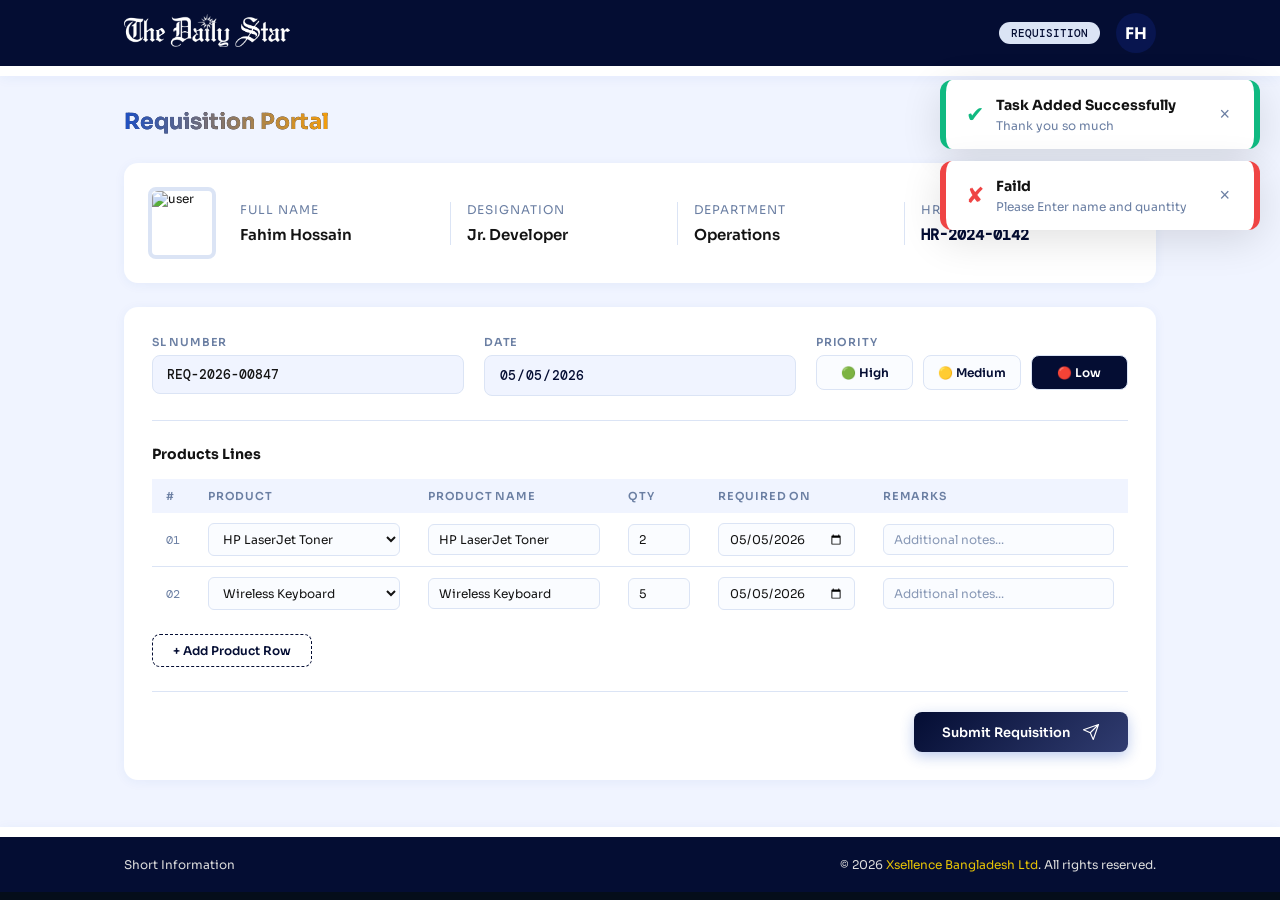
==== commit 20e87fb3: "update logo" ====
--- a/index.html
+++ b/index.html
@@ -20,7 +20,7 @@
             <div class="container">
                 <div class="header-wrap">
                     <!-- <div class="nav-logo">THE DAILY STAR</div> -->
-                    <div class="logo"><img src="https://www.thedailystar.net/themes/custom/swallow/logo.svg" alt="">
+                    <div class="logo"><img src="/Daily_Star_logo.png" alt="logo">
                     </div>
                     <div class="nav-right">
                         <span class="nav-badge">REQUISITION </span>
@@ -36,7 +36,7 @@
                 <div class="page-header">
                     <div>
                         <!-- page header here -->
-                        <h1 class="page-title">New <span>Purchase Requisition</span></h1>
+                        <h1 class="page-title"> <span> Requisition Portal</span></h1>
                     </div>
                 </div>
 
@@ -76,9 +76,9 @@
                         <div class="field-group">
                             <label>Priority</label>
                             <div class="priority-group">
-                                <div class="priority-btn high">🔴 High</div>
+                                <div class="priority-btn high">🟢 High</div>
                                 <div class="priority-btn medium">🟡 Medium</div>
-                                <div class="priority-btn low active">🟢 Low</div>
+                                <div class="priority-btn low active">🔴 Low</div>
                             </div>
                         </div>
                     </div>
--- a/style.css
+++ b/style.css
@@ -1,5 +1,6 @@
 :root {
     /* --color-secondary:#131313; */
+    --text-primary:#131313;
     --navy: #040D33;
     --blue: #040D33;
     --sky: #091755d6;
@@ -7,7 +8,7 @@
     --light: #f0f4ff;
     --card: #ffffff;
     --border: #dbe4f5;
-    --text: #1a2744;
+    --text: #131313;
     --muted: #6b7fa3;
     --success: #10b981;
     --error: #ef4444;
@@ -60,9 +61,10 @@
 
 
 header {
-    /* border-bottom: 10px solid white; */
+    border-bottom: 10px solid white;
     box-shadow: 0 2px 12px rgba(30, 79, 194, .06);
     background-color: white;
+    background-color: var(--navy);
 }
 
 header .logo img{
@@ -82,10 +84,6 @@
     font-size: 18px;
     font-weight: 700;
     letter-spacing: 1px;
-}
-
-header .nav-logo span {
-    color: var(--accent);
 }
 
 header .nav-right {
@@ -108,7 +106,7 @@
     width: 40px;
     height: 40px;
     border-radius: 50%;
-    background: var(--navy);
+    background: var(--sky);
     display: flex;
     align-items: center;
     justify-content: center;
@@ -300,11 +298,10 @@
     display: flex;
     gap: 10px;
 }
-
 .priority-btn {
     flex: 1;
     padding: 9px;
-    border: 1.5px solid var(--border);
+    border: 1.5px solid var(--primary);
     border-radius: 8px;
     cursor: pointer;
     font-family: 'Sora', sans-serif;
@@ -313,38 +310,14 @@
     text-align: center;
     transition: .2s;
     background: #fafcff;
-}
-
-.priority-btn.high {
-    border-color: var(--high);
-    color: var(--high);
-}
-
-.priority-btn.high.active,
-.priority-btn.high:hover {
-    background: var(--high);
-    color: #fff;
-}
-
-.priority-btn.medium {
-    border-color: var(--med);
-    color: var(--med);
-}
-
-.priority-btn.medium.active,
-.priority-btn.medium:hover {
-    background: var(--med);
-    color: #fff;
-}
-
-.priority-btn.low {
-    border-color: var(--low);
-    color: var(--low);
-}
-
-.priority-btn.low.active,
-.priority-btn.low:hover {
-    background: var(--low);
+    color: var(--navy);
+    border: 1px solid var(--border);
+}
+
+/* hover + active same for all */
+.priority-btn:hover,
+.priority-btn.active {
+    background: var(--navy);
     color: #fff;
 }
 
@@ -497,14 +470,14 @@
 }
 
 .sl-badge {
-    background: var(--navy);
-    color: var(--accent);
+    /* background: var(--navy); */
     font-family: 'DM Mono', monospace;
     font-size: 13px;
     font-weight: 500;
     padding: 10px 14px;
     border-radius: 8px;
-    border: 1.5px solid rgba(245, 158, 11, .3);
+    border: 1.5px solid var(--border);
+    background: var(--light);
 }
 
 /*===========  Toast Style Here  ========= */
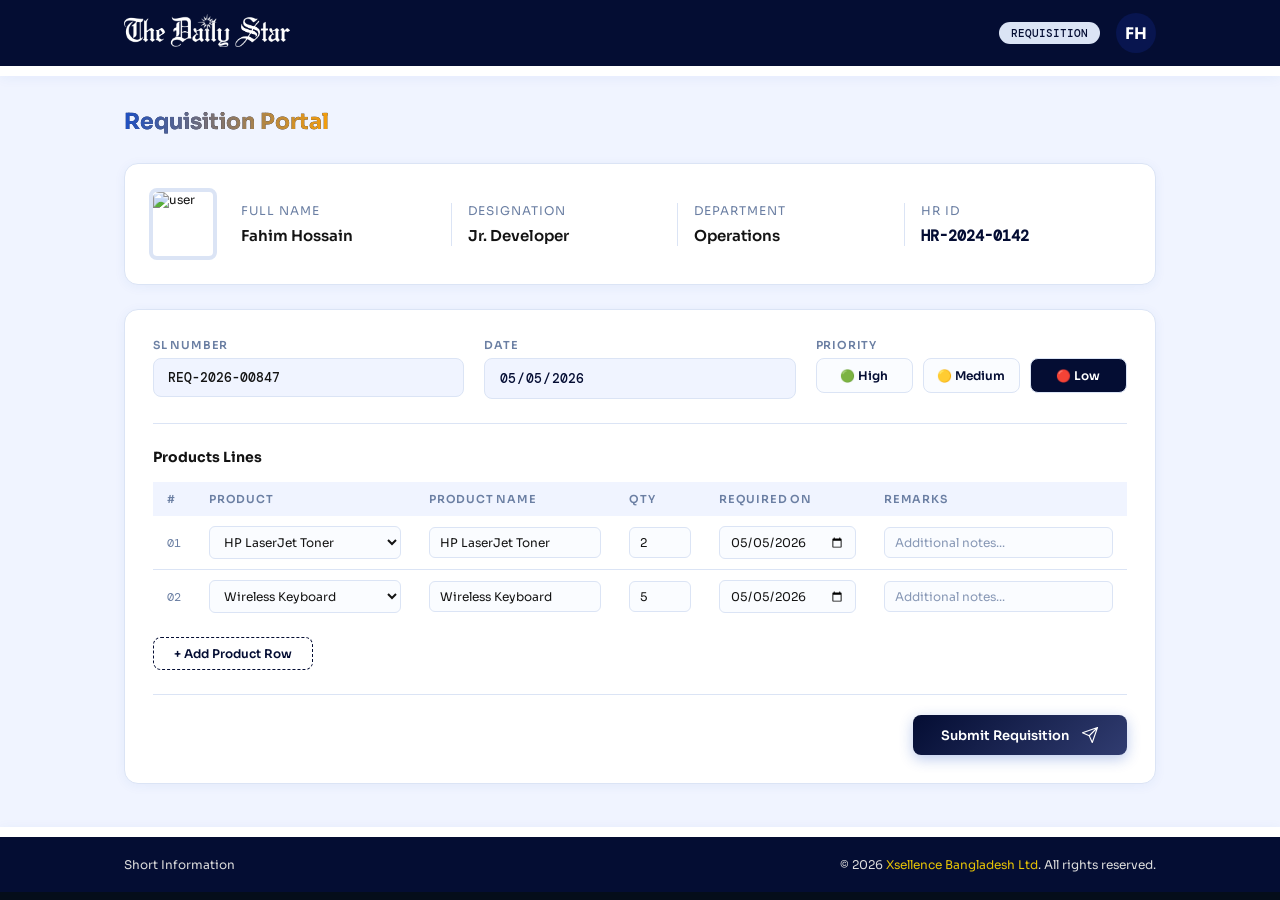
==== commit 55769ece: "o" ====
--- a/index.html
+++ b/index.html
@@ -23,8 +23,38 @@
                     <div class="logo"><img src="/Daily_Star_logo.png" alt="logo">
                     </div>
                     <div class="nav-right">
-                        <span class="nav-badge">REQUISITION </span>
-                        <div class="avater-name">FH</div>
+                        <span class="nav-badge">REQUISITION</span>
+
+
+                        <!-- Profile Dropdown Here -->
+                        <div class="profile-dropdown">
+                            <div class="avater-name">FH</div>
+
+                            <!-- Dropdown -->
+                            <div class="profile-menu">
+                                <div class="profile-info">
+                                    <div class="profile-img">
+                                        <img src="https://lh3.googleusercontent.com/a/ACg8ocLiFW0fYS0vL3mAnqt2sQMgamQjc5RYvbjADXkbHQHgW0VXriJi=s192-c-mo"
+                                            alt="user">
+                                    </div>
+                                    <div class="profile-text">
+                                        <h4>Fahim Hasan</h4>
+                                        <p style="margin-top: 4px;">fahim@email.com</p>
+                                    </div>
+                                </div>
+
+                                <!-- Logout butotn here -->
+                                <a href="#" class="logout-btn">Logout <svg xmlns="http://www.w3.org/2000/svg" width="16"
+                                        height="16" viewBox="0 0 24 24" fill="none" stroke="currentColor"
+                                        stroke-width="2" stroke-linecap="round" stroke-linejoin="round">
+
+                                        <path d="M9 21H5a2 2 0 0 1-2-2V5a2 2 0 0 1 2-2h4" />
+                                        <polyline points="16 17 21 12 16 7" />
+                                        <line x1="21" y1="12" x2="9" y2="12" />
+                                    </svg>
+                                </a>
+                            </div>
+                        </div>
                     </div>
                 </div>
             </div>
@@ -174,22 +204,25 @@
 
         <!--============ Toast Notification Container ===============-->
         <div class="toast-notification" id="toastContainer">
-            <div class="toast success">
+            <!-- for success sms -->
+            <!-- <div class="toast success">
                 <div class="toast-icon">✔</div>
                 <div class="toast-content">
                     <div class="toast-title">Task Added Successfully</div>
                     <div class="toast-message">Thank you so much</div>
                 </div>
                 <button class="toast-close">&times;</button>
-            </div>
-            <div class="toast error">
+            </div> -->
+
+            <!-- for error sms -->
+            <!-- <div class="toast error">
                 <div class="toast-icon">✘</div>
                 <div class="toast-content">
                     <div class="toast-title">Faild</div>
                     <div class="toast-message">Please Enter name and quantity</div>
                 </div>
                 <button class="toast-close">&times;</button>
-            </div>
+            </div> -->
         </div>
 
 
--- a/style.css
+++ b/style.css
@@ -162,6 +162,104 @@
         background-position: 200% center;
     }
 }
+.profile-dropdown {
+    position: relative;
+    cursor: pointer;
+}
+
+/* Avatar */
+.avater-name {
+    width: 40px;
+    height: 40px;
+    background: var(--primary);
+    color: #fff;
+    display: flex;
+    align-items: center;
+    justify-content: center;
+    border-radius: 50%;
+    font-weight: 600;
+}
+
+/* Dropdown box */
+.profile-menu {
+    position: absolute;
+    top: 120%;
+    right: 0;
+    width: 220px;
+    background: #fff;
+    border-radius: 10px;
+    box-shadow: 0 8px 20px rgba(0,0,0,0.08);
+    padding: 15px;
+    opacity: 0;
+    visibility: hidden;
+    transform: translateY(10px);
+    transition: .2s ease;
+    z-index: 100;
+}
+
+/* Show on hover */
+.profile-dropdown:hover .profile-menu {
+    opacity: 1;
+    visibility: visible;
+    transform: translateY(0);
+}
+
+/* Profile info */
+.profile-info {
+    display: flex;
+    gap: 16px;
+    margin-bottom: 10px;
+}
+
+.profile-img {
+    width: 42px;
+    height: 42px;
+    background: var(--primary);
+    color: #fff;
+    display: flex;
+    align-items: center;
+    justify-content: center;
+    border-radius: 50%;
+}
+.profile-img img{
+    width: 100%;
+    height: 100%;
+    border-radius: 6px;
+}
+
+.profile-text h4 {
+    font-size: 14px;
+    margin: 0;
+}
+
+.profile-text p {
+    font-size: 12px;
+    color: #777;
+    margin: 0;
+}
+
+/* Logout button */
+.logout-btn {
+    width: 100%;
+    padding: 10px;
+    border: none;
+    background: var(--light);
+    border-radius: 6px;
+    cursor: pointer;
+    transition: .2s;
+    font-weight: 600;
+    margin-top: 12px;
+    display: flex;
+    align-items: center;
+    gap: 12px;
+    justify-content: center;
+    font-size: 13px;
+}
+
+.logout-btn:hover {
+    background: var(--border);
+}
+
 
 /*================= USER INFO CARD ===============*/
 .user-card {
@@ -169,7 +267,7 @@
     border-radius: 14px;
     padding: 24px;
     margin-bottom: 24px;
-    /* border: 1px solid var(--border); */
+    border: 1px solid var(--border);
     display: flex;
     align-items: center;
     gap: 24px;
@@ -231,7 +329,7 @@
     background: var(--card);
     border-radius: 14px;
     padding: 28px;
-    /* border: 1px solid var(--border); */
+    border: 1px solid var(--border);
     box-shadow: 0 2px 12px rgba(30, 79, 194, .06);
 }
 
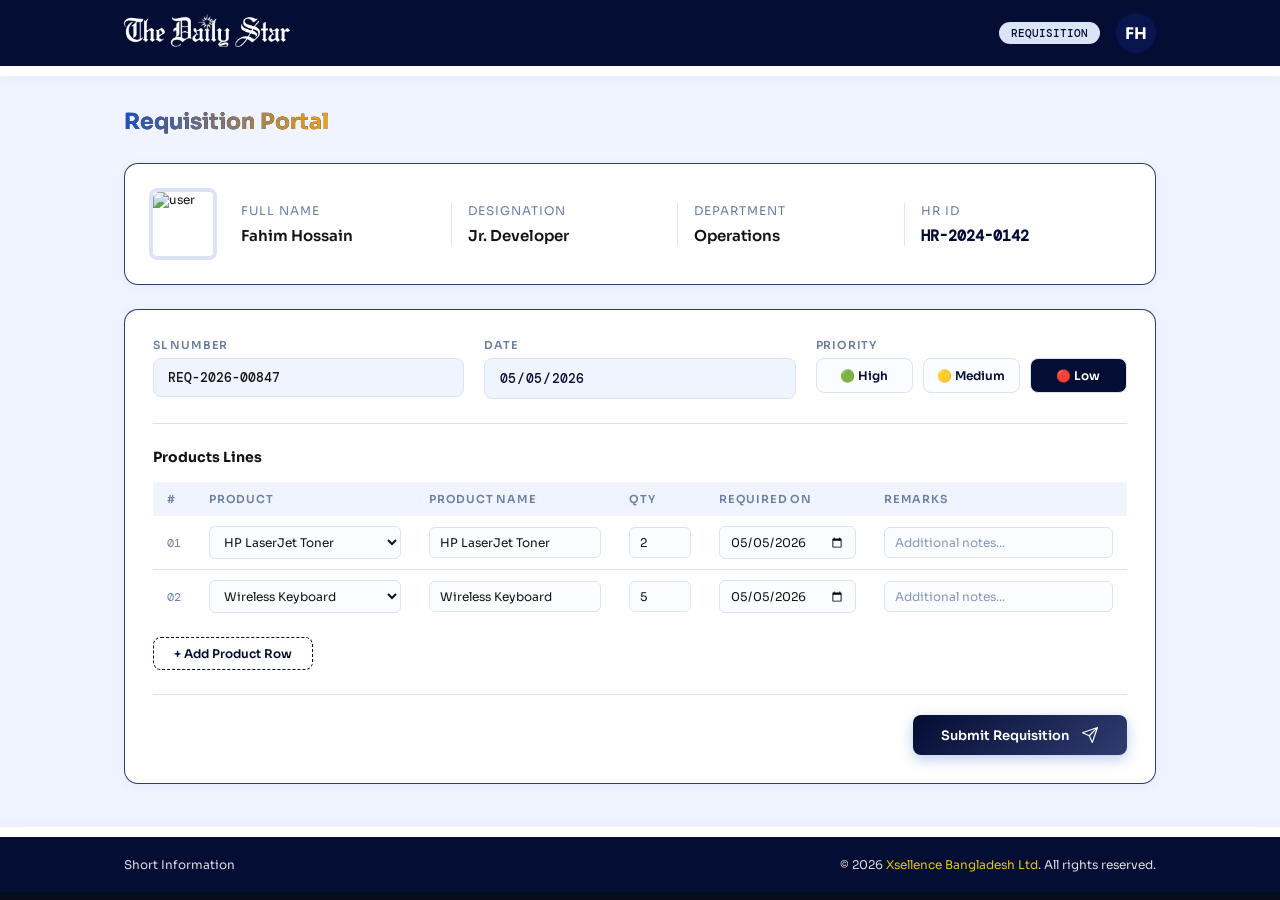
==== commit cb5a91ec: "++" ====
--- a/index.html
+++ b/index.html
@@ -227,7 +227,7 @@
 
 
 
-        <script src="app.js"></script>
+        <!-- <script src="app.js"></script> -->
     </body>
 
 </html>
--- a/style.css
+++ b/style.css
@@ -237,7 +237,6 @@
     color: #777;
     margin: 0;
 }
-
 /* Logout button */
 .logout-btn {
     width: 100%;
@@ -254,6 +253,7 @@
     gap: 12px;
     justify-content: center;
     font-size: 13px;
+    color: var(--text-primary) !important;
 }
 
 .logout-btn:hover {
@@ -267,7 +267,7 @@
     border-radius: 14px;
     padding: 24px;
     margin-bottom: 24px;
-    border: 1px solid var(--border);
+    border: 1px solid var(--sky);
     display: flex;
     align-items: center;
     gap: 24px;
@@ -329,7 +329,7 @@
     background: var(--card);
     border-radius: 14px;
     padding: 28px;
-    border: 1px solid var(--border);
+    border: 1px solid var(--sky);
     box-shadow: 0 2px 12px rgba(30, 79, 194, .06);
 }
 
